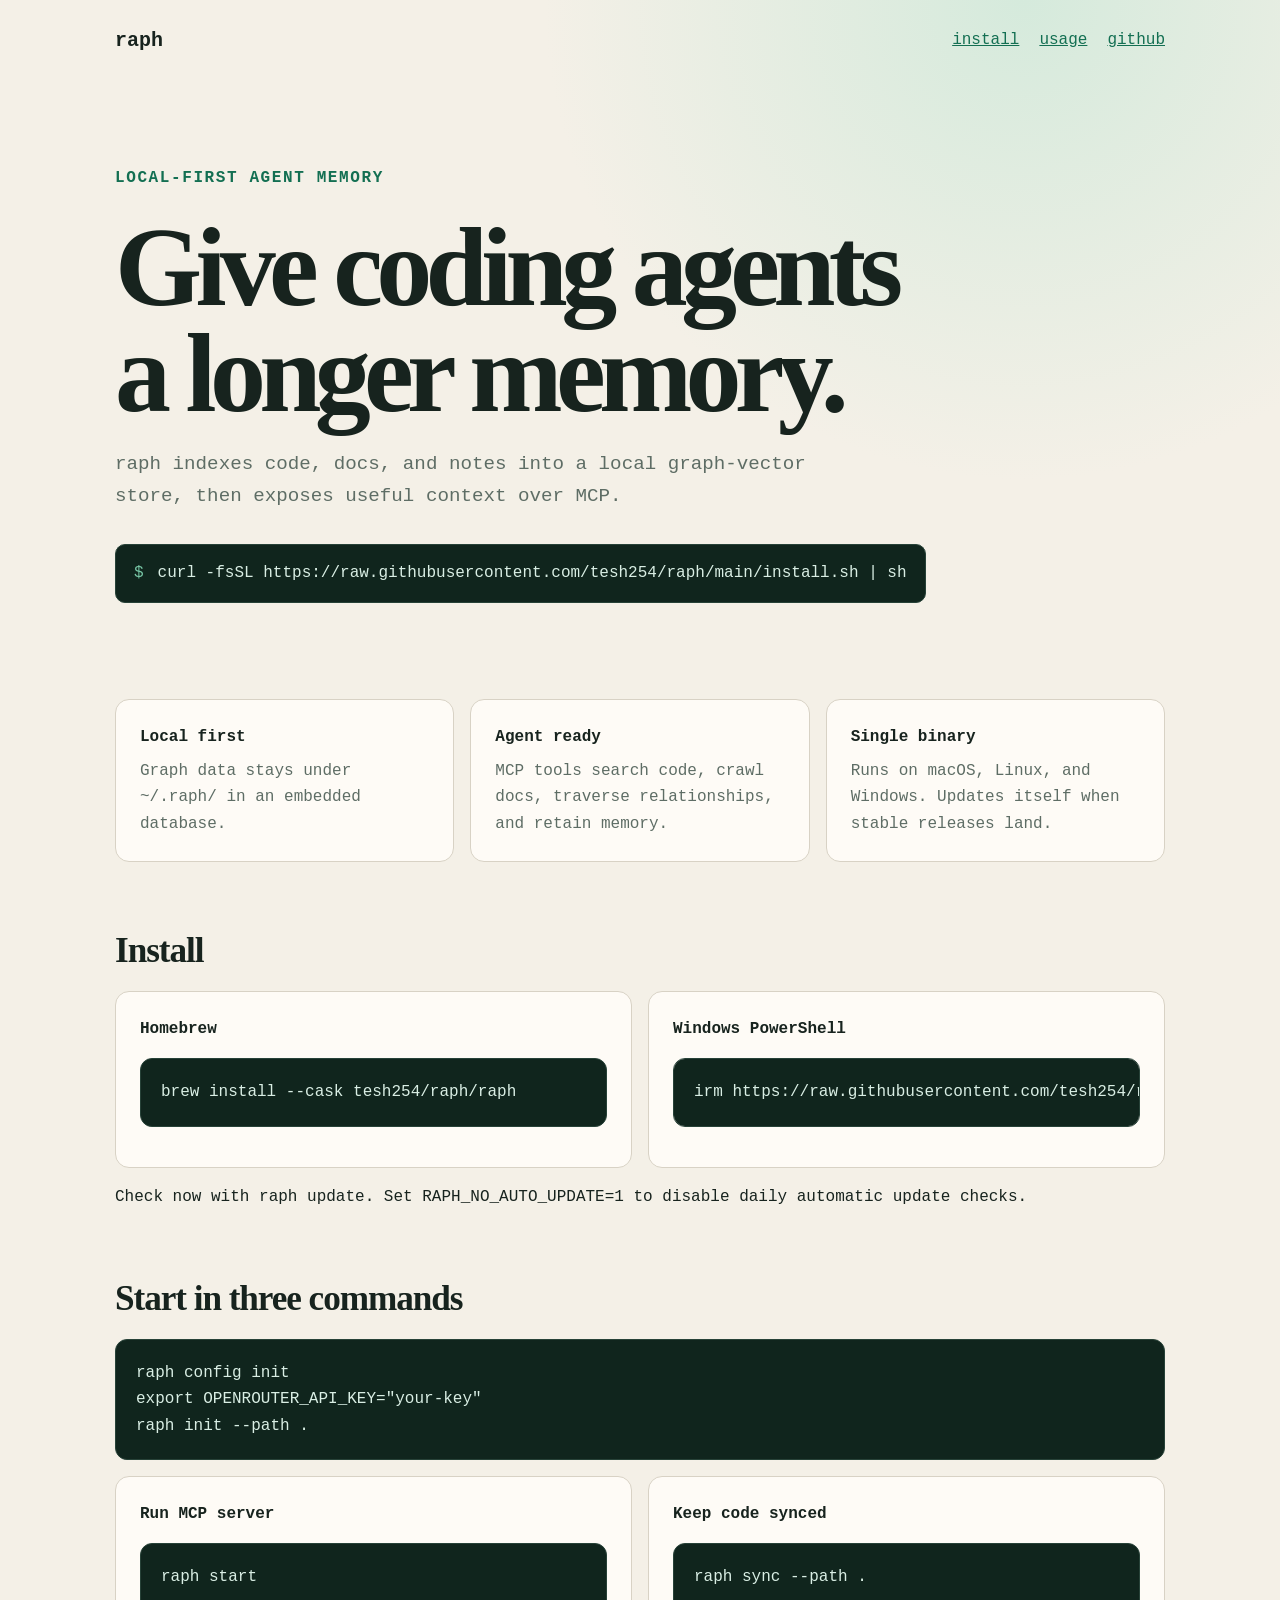
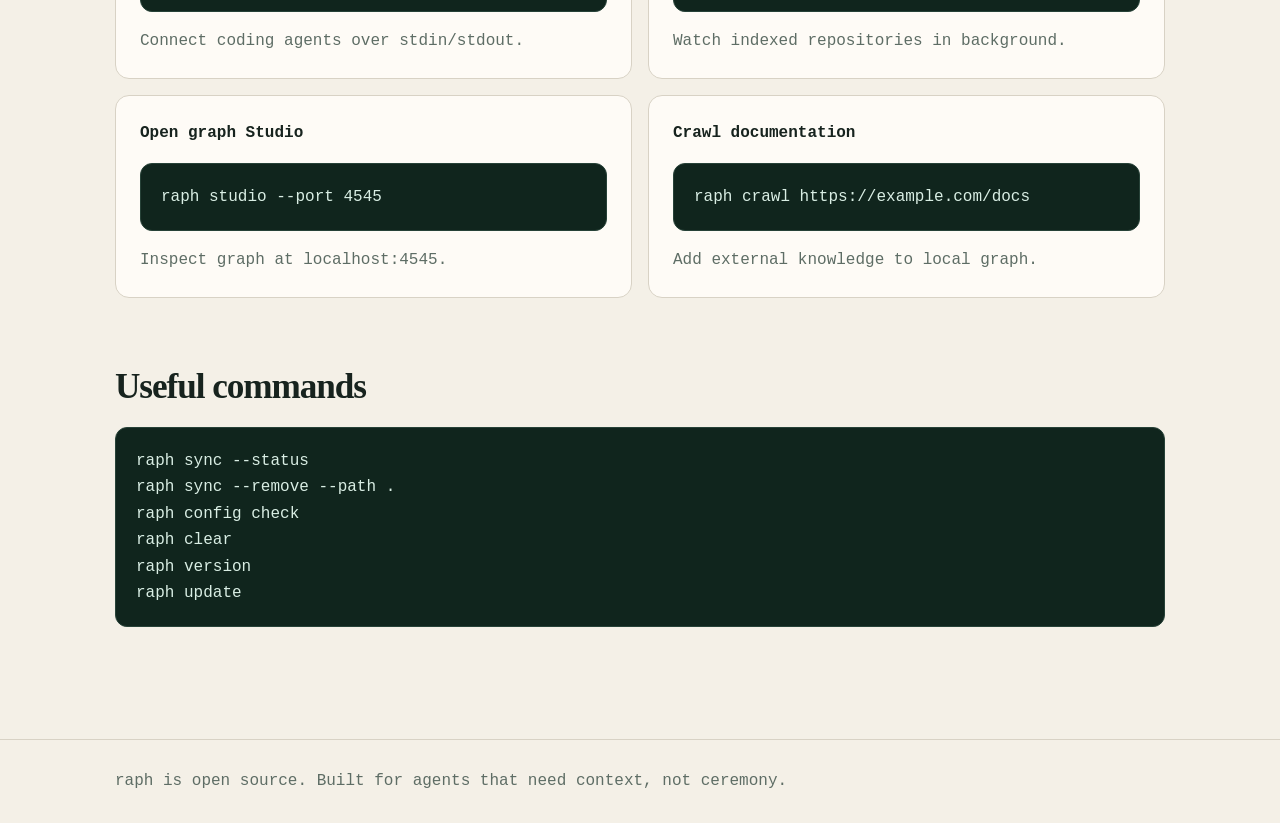
==== docs/index.html @ e7d77591 "feat: add raph CLI and release pipeline" ====
<!doctype html>
<html lang="en">
<head>
  <meta charset="utf-8">
  <meta name="viewport" content="width=device-width, initial-scale=1">
  <meta name="description" content="raph is a local-first graph-vector brain for coding agents.">
  <title>raph | local-first memory for coding agents</title>
  <style>
    :root { --ink:#17231e; --muted:#5e6d65; --paper:#f4f0e7; --card:#fffdf8; --line:#d8d2c5; --accent:#136f52; --dark:#10251d; }
    * { box-sizing:border-box; }
    body { margin:0; color:var(--ink); background:radial-gradient(circle at 80% 0,#d5eadc 0,transparent 30rem),var(--paper); font:16px/1.65 ui-monospace,SFMono-Regular,Menlo,monospace; }
    a { color:var(--accent); }
    .wrap { width:min(1050px,calc(100% - 32px)); margin:auto; }
    nav { display:flex; justify-content:space-between; align-items:center; padding:24px 0; }
    nav strong { font-size:1.25rem; }
    nav div { display:flex; gap:20px; }
    header { padding:84px 0 96px; }
    .eyebrow { color:var(--accent); font-weight:700; letter-spacing:.1em; text-transform:uppercase; }
    h1 { max-width:850px; margin:.2em 0; font:700 clamp(3rem,9vw,7rem)/.95 Georgia,serif; letter-spacing:-.06em; }
    .lead { max-width:720px; color:var(--muted); font-size:1.2rem; }
    .install { display:flex; align-items:center; gap:14px; width:fit-content; max-width:100%; margin-top:32px; padding:15px 18px; overflow:auto; border:1px solid #274238; border-radius:10px; color:#d9eee4; background:var(--dark); }
    .install::before { content:"$"; color:#78c7a6; }
    main { padding-bottom:96px; }
    h2 { margin:70px 0 20px; font:700 2.2rem/1.1 Georgia,serif; letter-spacing:-.03em; }
    .grid { display:grid; grid-template-columns:repeat(3,1fr); gap:16px; }
    .card { padding:24px; border:1px solid var(--line); border-radius:14px; background:color-mix(in srgb,var(--card) 90%,transparent); }
    .grid > *, .steps > * { min-width:0; }
    .card h3 { margin:0 0 8px; font-size:1rem; }
    .card p { margin:0; color:var(--muted); }
    pre { padding:20px; overflow:auto; border:1px solid #274238; border-radius:12px; color:#d9eee4; background:var(--dark); }
    code { font-family:inherit; }
    .steps { display:grid; grid-template-columns:1fr 1fr; gap:16px; }
    footer { padding:28px 0; border-top:1px solid var(--line); color:var(--muted); }
    @media (max-width:760px) { nav div { gap:10px; font-size:.8rem; } header { padding:48px 0 64px; } .grid,.steps { grid-template-columns:1fr; } }
  </style>
</head>
<body>
  <nav class="wrap"><strong>raph</strong><div><a href="#install">install</a><a href="#usage">usage</a><a href="https://github.com/tesh254/raph">github</a></div></nav>
  <header class="wrap">
    <div class="eyebrow">Local-first agent memory</div>
    <h1>Give coding agents a longer memory.</h1>
    <p class="lead">raph indexes code, docs, and notes into a local graph-vector store, then exposes useful context over MCP.</p>
    <div class="install">curl -fsSL https://raw.githubusercontent.com/tesh254/raph/main/install.sh | sh</div>
  </header>
  <main class="wrap">
    <section class="grid">
      <article class="card"><h3>Local first</h3><p>Graph data stays under <code>~/.raph/</code> in an embedded database.</p></article>
      <article class="card"><h3>Agent ready</h3><p>MCP tools search code, crawl docs, traverse relationships, and retain memory.</p></article>
      <article class="card"><h3>Single binary</h3><p>Runs on macOS, Linux, and Windows. Updates itself when stable releases land.</p></article>
    </section>

    <section id="install">
      <h2>Install</h2>
      <div class="steps">
        <article class="card"><h3>Homebrew</h3><pre><code>brew install --cask tesh254/raph/raph</code></pre></article>
        <article class="card"><h3>Windows PowerShell</h3><pre><code>irm https://raw.githubusercontent.com/tesh254/raph/main/install.ps1 | iex</code></pre></article>
      </div>
      <p>Check now with <code>raph update</code>. Set <code>RAPH_NO_AUTO_UPDATE=1</code> to disable daily automatic update checks.</p>
    </section>

    <section id="usage">
      <h2>Start in three commands</h2>
      <pre><code>raph config init
export OPENROUTER_API_KEY="your-key"
raph init --path .</code></pre>
      <div class="steps">
        <article class="card"><h3>Run MCP server</h3><pre><code>raph start</code></pre><p>Connect coding agents over stdin/stdout.</p></article>
        <article class="card"><h3>Keep code synced</h3><pre><code>raph sync --path .</code></pre><p>Watch indexed repositories in background.</p></article>
        <article class="card"><h3>Open graph Studio</h3><pre><code>raph studio --port 4545</code></pre><p>Inspect graph at <code>localhost:4545</code>.</p></article>
        <article class="card"><h3>Crawl documentation</h3><pre><code>raph crawl https://example.com/docs</code></pre><p>Add external knowledge to local graph.</p></article>
      </div>
    </section>

    <section>
      <h2>Useful commands</h2>
      <pre><code>raph sync --status
raph sync --remove --path .
raph config check
raph clear
raph version
raph update</code></pre>
    </section>
  </main>
  <footer><div class="wrap">raph is open source. Built for agents that need context, not ceremony.</div></footer>
</body>
</html>
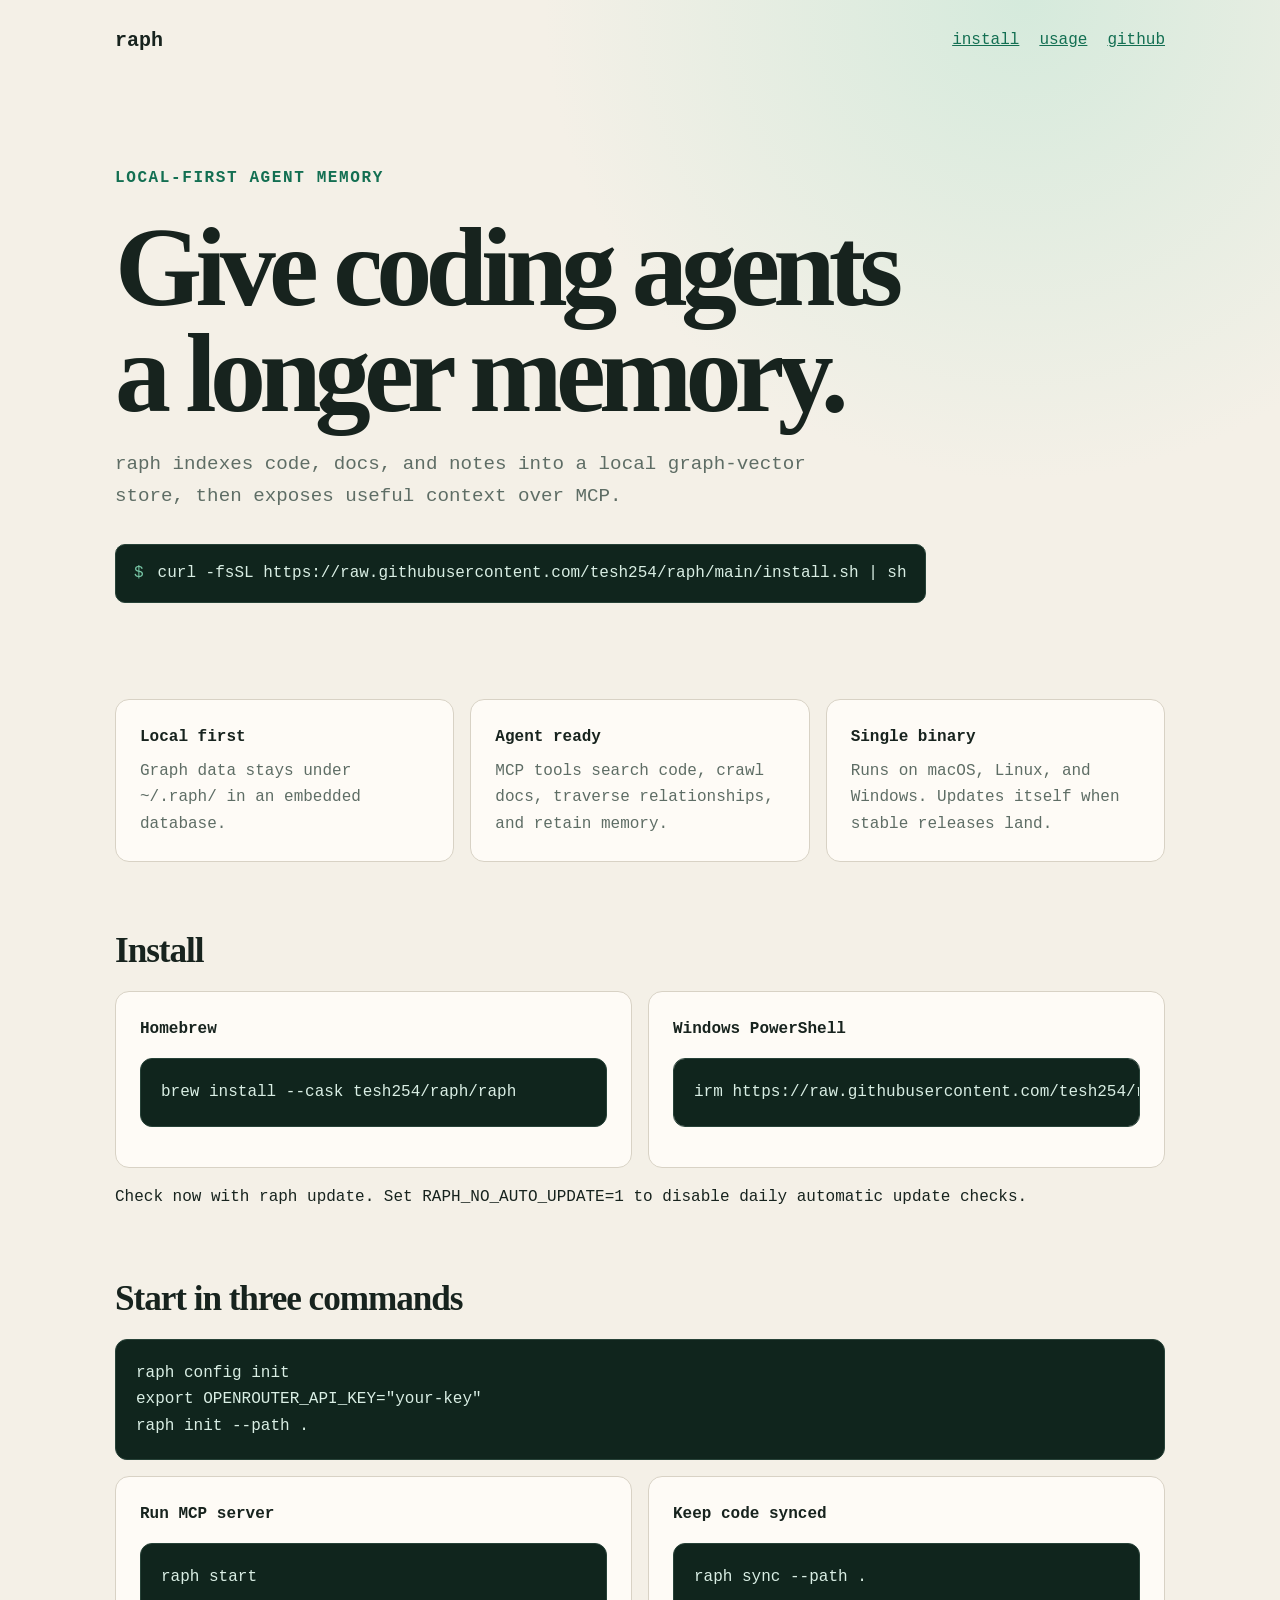
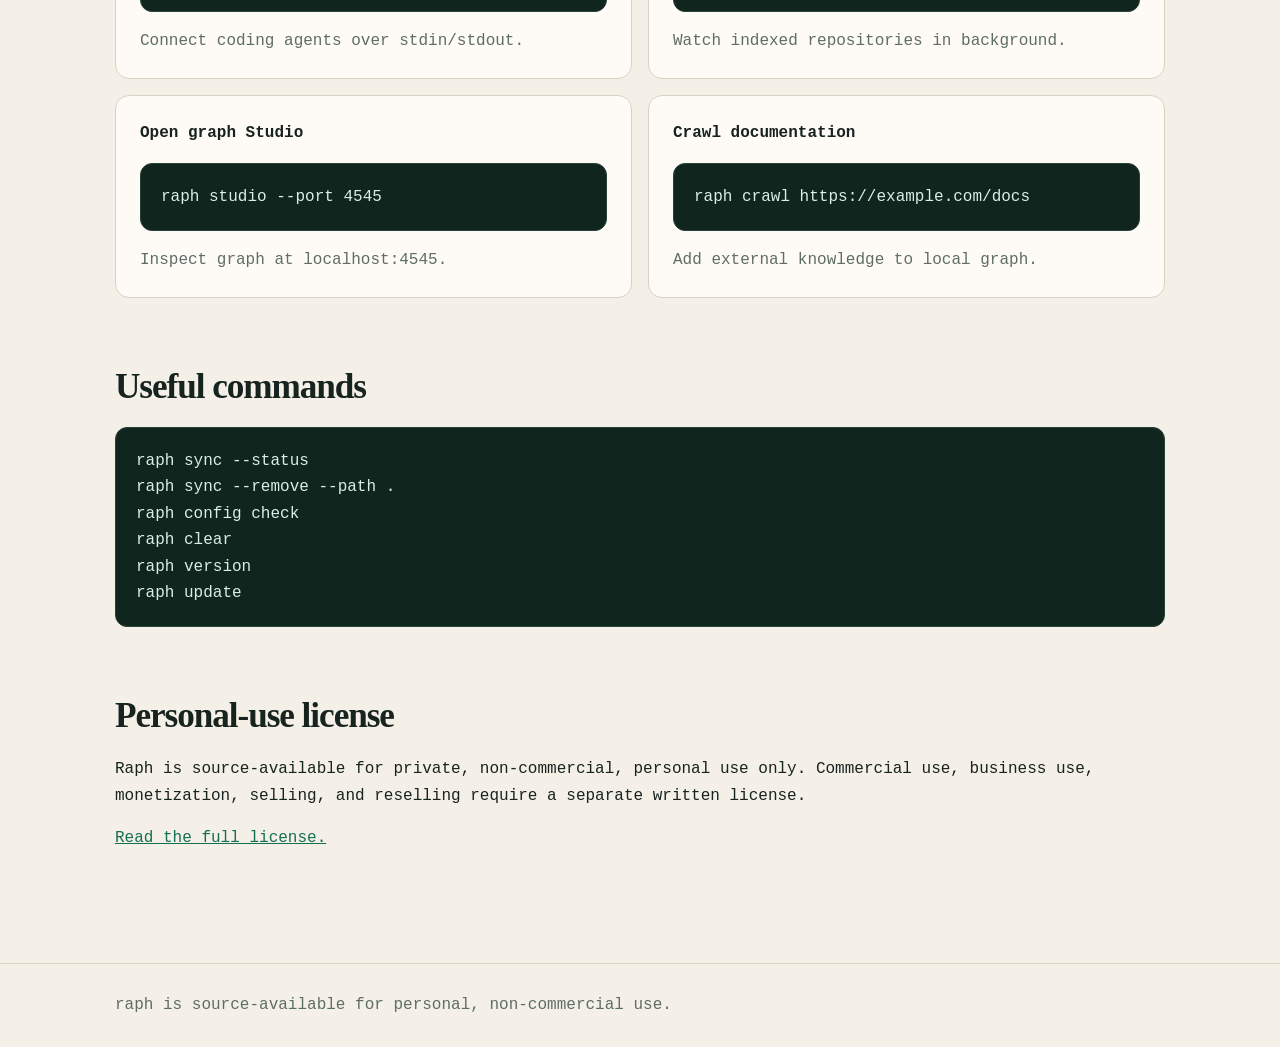
==== commit 1976d73e: "docs: add personal-use license" ====
--- a/docs/index.html
+++ b/docs/index.html
@@ -80,7 +80,13 @@
 raph version
 raph update</code></pre>
     </section>
+
+    <section>
+      <h2>Personal-use license</h2>
+      <p>Raph is source-available for private, non-commercial, personal use only. Commercial use, business use, monetization, selling, and reselling require a separate written license.</p>
+      <p><a href="https://github.com/tesh254/raph/blob/main/LICENSE">Read the full license.</a></p>
+    </section>
   </main>
-  <footer><div class="wrap">raph is open source. Built for agents that need context, not ceremony.</div></footer>
+  <footer><div class="wrap">raph is source-available for personal, non-commercial use.</div></footer>
 </body>
 </html>
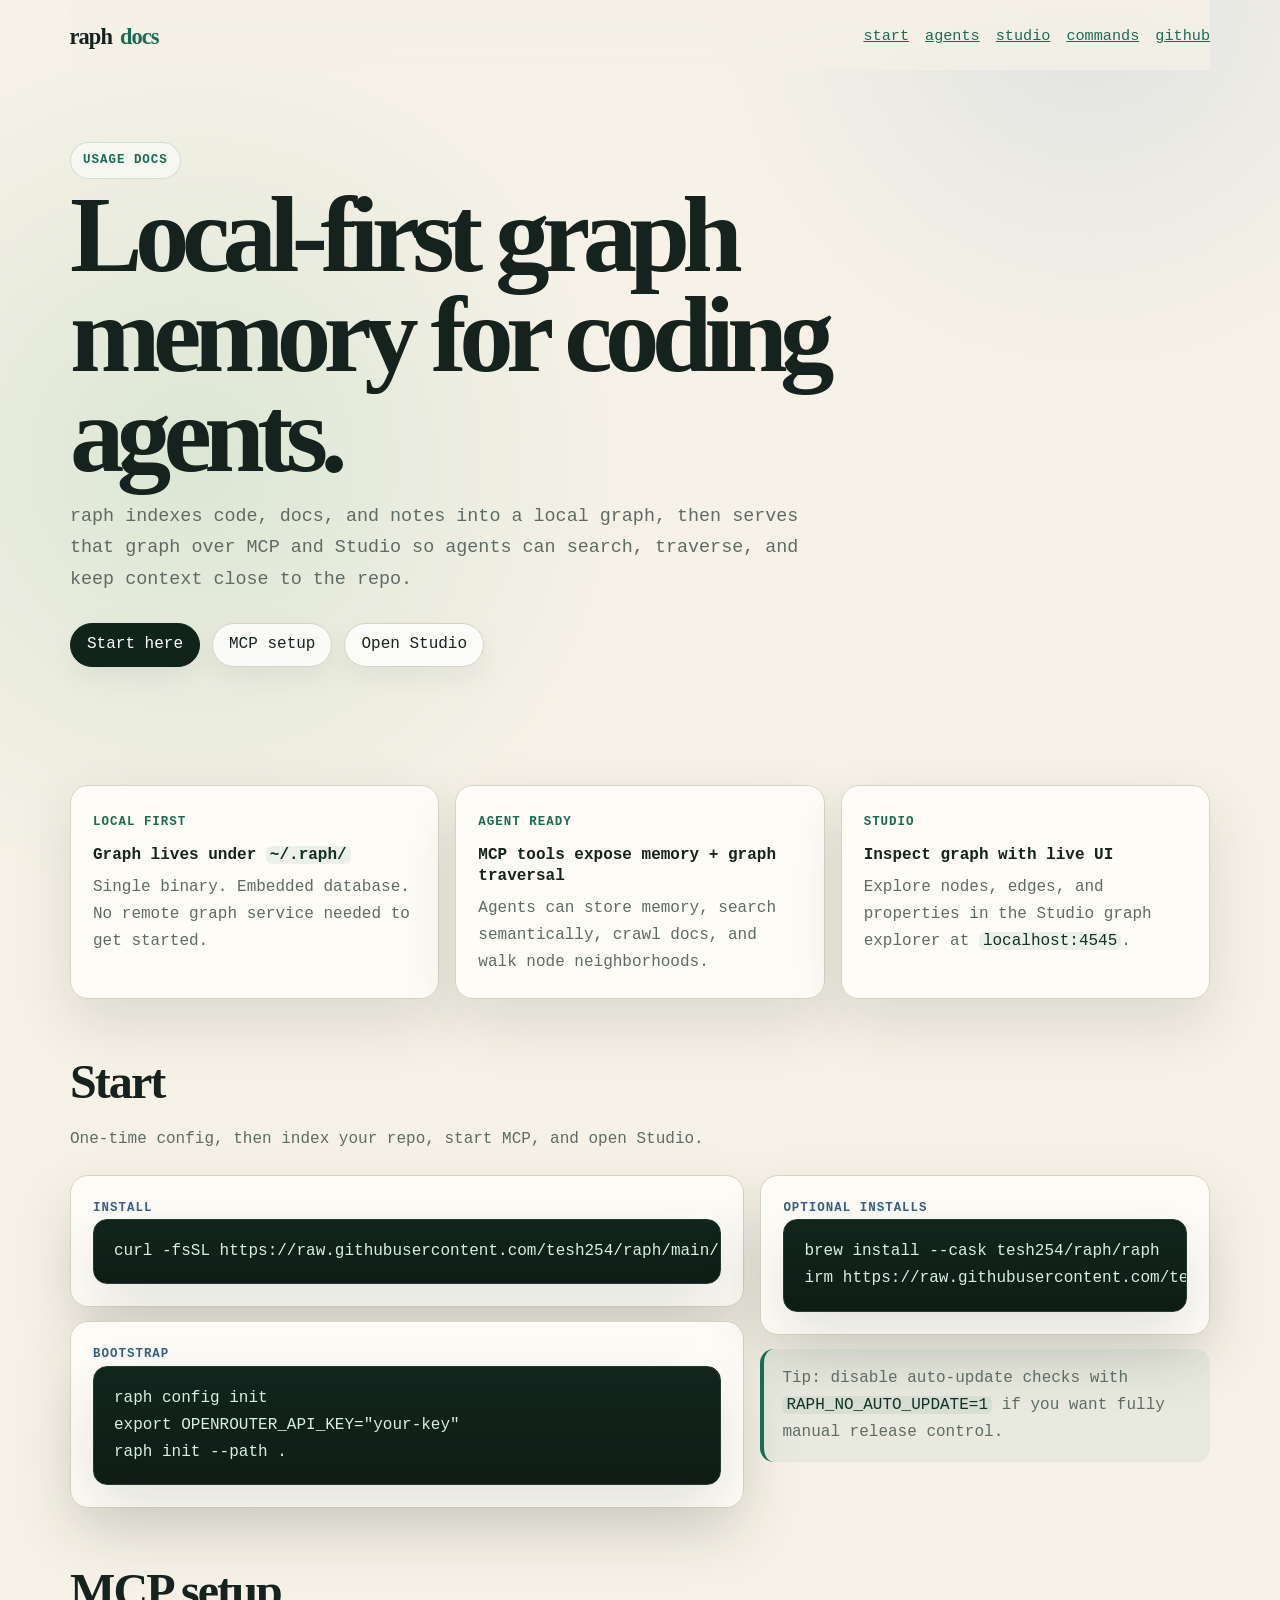
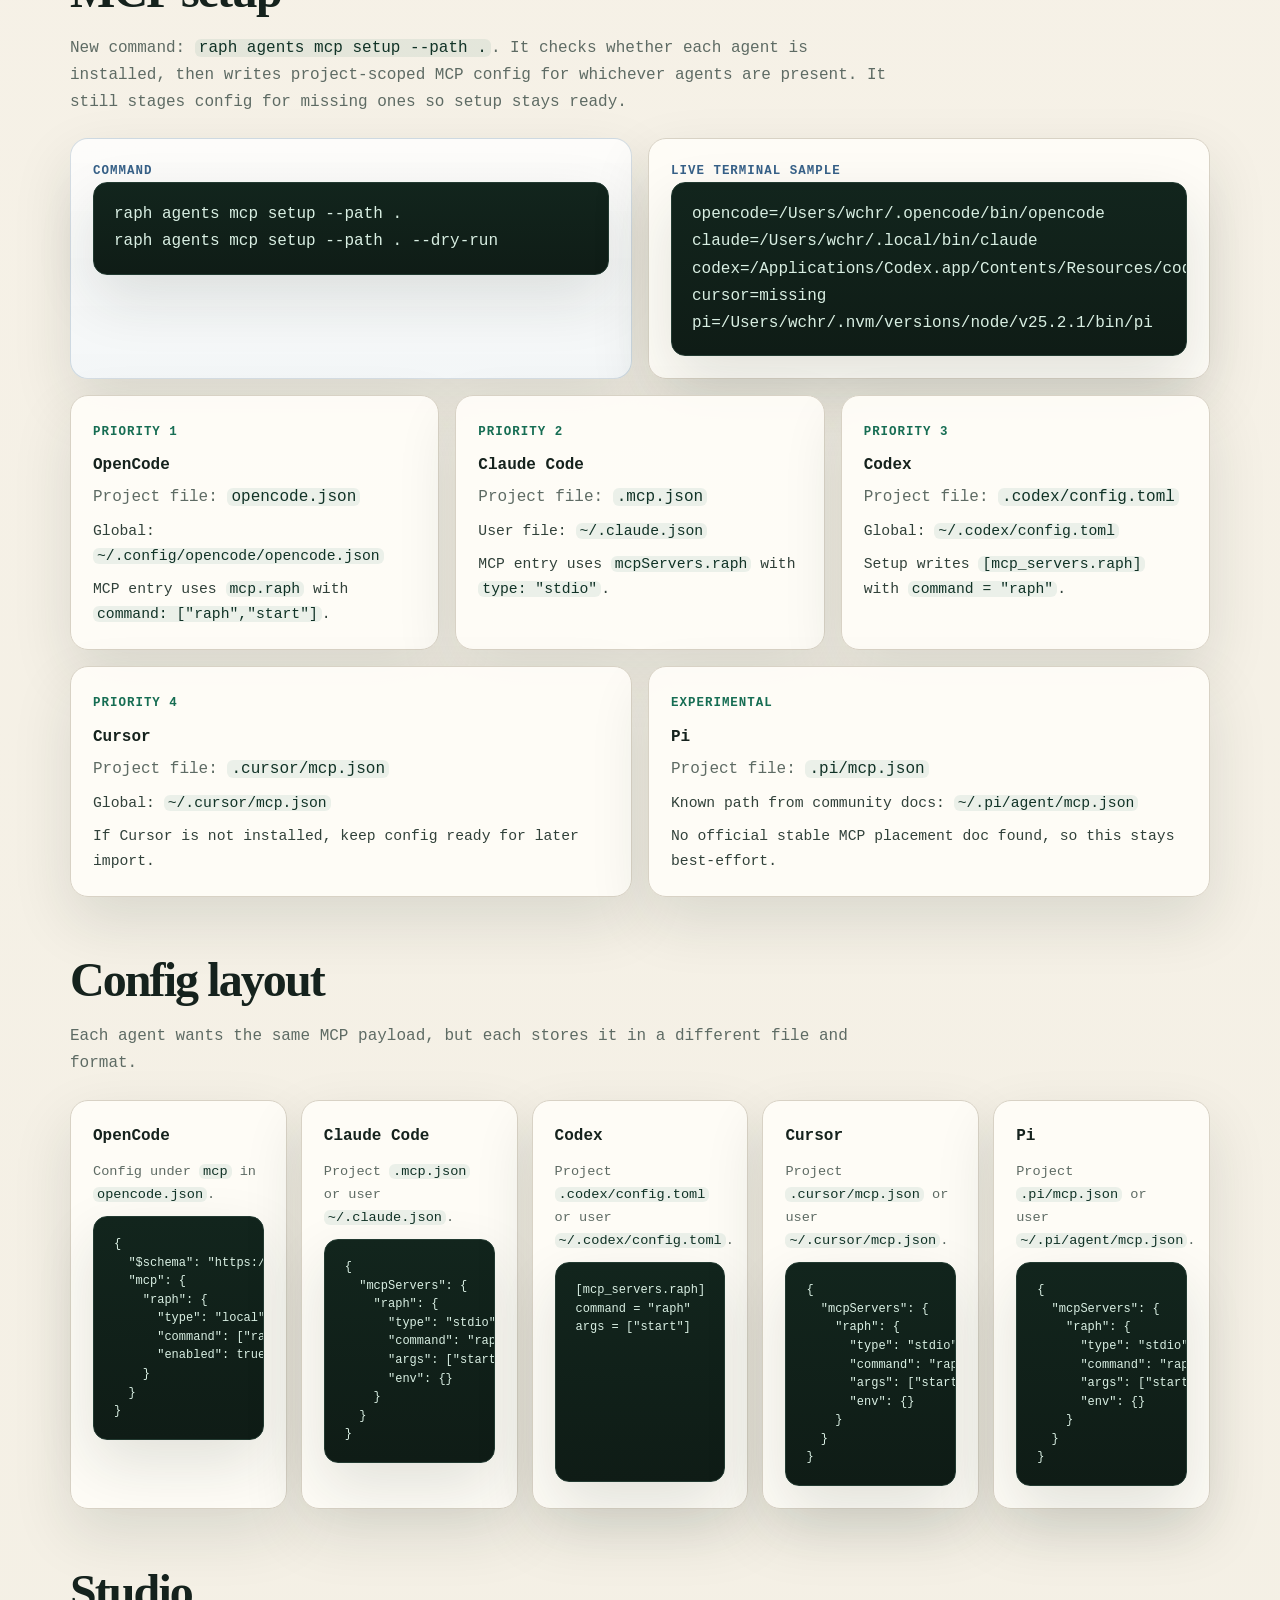
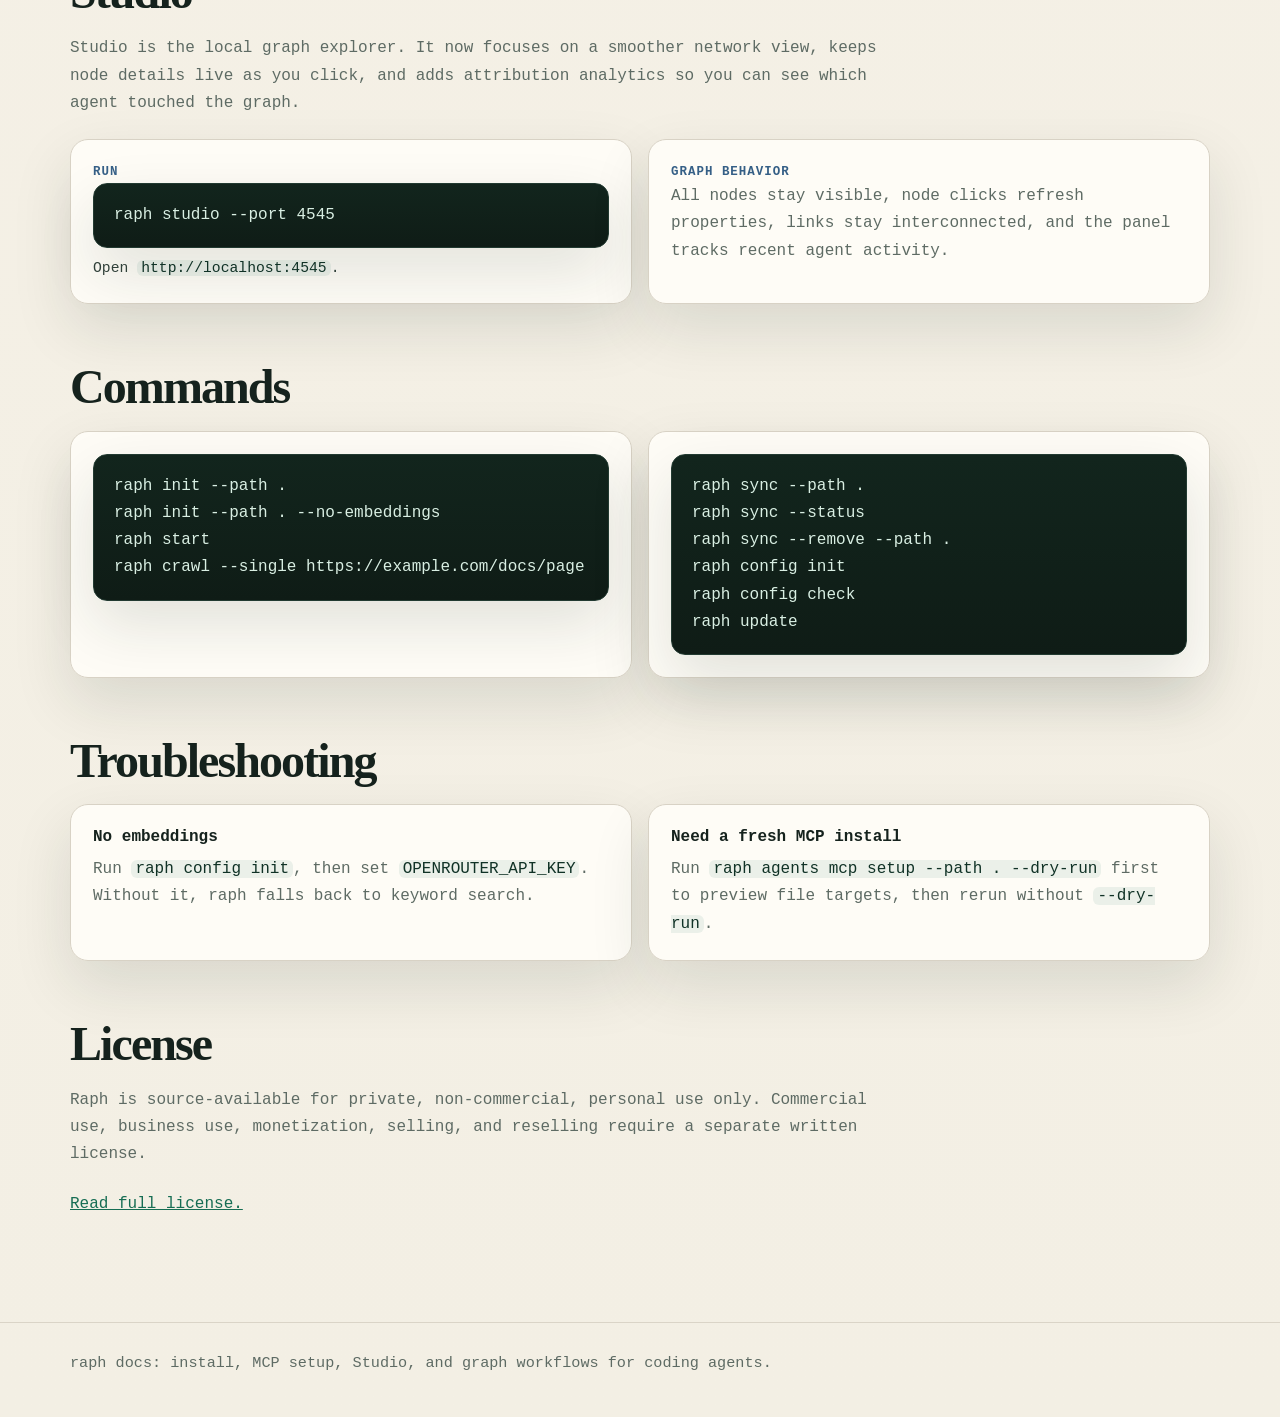
==== commit a58588c5: "feat: add agent MCP setup and studio analytics" ====
--- a/docs/index.html
+++ b/docs/index.html
@@ -3,90 +3,565 @@
 <head>
   <meta charset="utf-8">
   <meta name="viewport" content="width=device-width, initial-scale=1">
-  <meta name="description" content="raph is a local-first graph-vector brain for coding agents.">
-  <title>raph | local-first memory for coding agents</title>
+  <meta name="description" content="raph usage docs for coding-agent MCP setup and graph Studio.">
+  <title>raph | usage docs</title>
   <style>
-    :root { --ink:#17231e; --muted:#5e6d65; --paper:#f4f0e7; --card:#fffdf8; --line:#d8d2c5; --accent:#136f52; --dark:#10251d; }
-    * { box-sizing:border-box; }
-    body { margin:0; color:var(--ink); background:radial-gradient(circle at 80% 0,#d5eadc 0,transparent 30rem),var(--paper); font:16px/1.65 ui-monospace,SFMono-Regular,Menlo,monospace; }
-    a { color:var(--accent); }
-    .wrap { width:min(1050px,calc(100% - 32px)); margin:auto; }
-    nav { display:flex; justify-content:space-between; align-items:center; padding:24px 0; }
-    nav strong { font-size:1.25rem; }
-    nav div { display:flex; gap:20px; }
-    header { padding:84px 0 96px; }
-    .eyebrow { color:var(--accent); font-weight:700; letter-spacing:.1em; text-transform:uppercase; }
-    h1 { max-width:850px; margin:.2em 0; font:700 clamp(3rem,9vw,7rem)/.95 Georgia,serif; letter-spacing:-.06em; }
-    .lead { max-width:720px; color:var(--muted); font-size:1.2rem; }
-    .install { display:flex; align-items:center; gap:14px; width:fit-content; max-width:100%; margin-top:32px; padding:15px 18px; overflow:auto; border:1px solid #274238; border-radius:10px; color:#d9eee4; background:var(--dark); }
-    .install::before { content:"$"; color:#78c7a6; }
-    main { padding-bottom:96px; }
-    h2 { margin:70px 0 20px; font:700 2.2rem/1.1 Georgia,serif; letter-spacing:-.03em; }
-    .grid { display:grid; grid-template-columns:repeat(3,1fr); gap:16px; }
-    .card { padding:24px; border:1px solid var(--line); border-radius:14px; background:color-mix(in srgb,var(--card) 90%,transparent); }
-    .grid > *, .steps > * { min-width:0; }
-    .card h3 { margin:0 0 8px; font-size:1rem; }
-    .card p { margin:0; color:var(--muted); }
-    pre { padding:20px; overflow:auto; border:1px solid #274238; border-radius:12px; color:#d9eee4; background:var(--dark); }
-    code { font-family:inherit; }
-    .steps { display:grid; grid-template-columns:1fr 1fr; gap:16px; }
-    footer { padding:28px 0; border-top:1px solid var(--line); color:var(--muted); }
-    @media (max-width:760px) { nav div { gap:10px; font-size:.8rem; } header { padding:48px 0 64px; } .grid,.steps { grid-template-columns:1fr; } }
+    :root {
+      --ink: #15221d;
+      --muted: #5e6b64;
+      --paper: #f4f0e6;
+      --card: rgba(255, 253, 248, 0.94);
+      --line: #d8d2c5;
+      --accent: #166d53;
+      --accent-2: #355f86;
+      --dark: #11241c;
+      --shadow: 0 24px 60px rgba(24, 38, 32, 0.12);
+    }
+    * { box-sizing: border-box; }
+    html { scroll-behavior: smooth; }
+    body {
+      margin: 0;
+      color: var(--ink);
+      background:
+        radial-gradient(circle at 15% 10%, rgba(122, 189, 144, 0.22), transparent 28rem),
+        radial-gradient(circle at 85% 0%, rgba(108, 149, 194, 0.16), transparent 24rem),
+        linear-gradient(180deg, #f7f2e8 0%, #f3efe4 100%);
+      font: 16px/1.7 ui-monospace, SFMono-Regular, Menlo, monospace;
+    }
+    a { color: var(--accent); }
+    code {
+      padding: 0 .25rem;
+      border-radius: 6px;
+      background: rgba(22, 109, 83, 0.08);
+      color: #103226;
+    }
+    pre {
+      margin: 0;
+      padding: 18px 20px;
+      overflow: auto;
+      border: 1px solid #223a31;
+      border-radius: 14px;
+      background: linear-gradient(180deg, #12251d 0%, #0f1c16 100%);
+      color: #d9efe3;
+      box-shadow: var(--shadow);
+    }
+    pre code {
+      padding: 0;
+      background: transparent;
+      color: inherit;
+    }
+    .wrap {
+      width: min(1140px, calc(100% - 32px));
+      margin: 0 auto;
+    }
+    nav {
+      position: sticky;
+      top: 0;
+      z-index: 20;
+      display: flex;
+      justify-content: space-between;
+      align-items: center;
+      gap: 18px;
+      padding: 18px 0 14px;
+      background: linear-gradient(180deg, rgba(244, 240, 230, 0.96) 0%, rgba(244, 240, 230, 0.74) 100%);
+      backdrop-filter: blur(14px);
+    }
+    .brand {
+      display: flex;
+      align-items: baseline;
+      gap: 8px;
+      font-family: Georgia, serif;
+      font-size: 1.4rem;
+      font-weight: 700;
+      letter-spacing: -0.04em;
+    }
+    .brand span { color: var(--accent); }
+    .nav-links {
+      display: flex;
+      gap: 16px;
+      flex-wrap: wrap;
+      justify-content: flex-end;
+      color: var(--muted);
+      font-size: .95rem;
+    }
+    .hero {
+      padding: 72px 0 44px;
+    }
+    .eyebrow {
+      display: inline-flex;
+      align-items: center;
+      gap: 8px;
+      border: 1px solid rgba(22, 109, 83, 0.18);
+      border-radius: 999px;
+      padding: 7px 12px;
+      color: var(--accent);
+      background: rgba(255,255,255,.5);
+      font-weight: 700;
+      letter-spacing: .08em;
+      text-transform: uppercase;
+      font-size: .78rem;
+    }
+    h1 {
+      margin: .35rem 0 1rem;
+      max-width: 920px;
+      font-family: Georgia, serif;
+      font-size: clamp(3.1rem, 8.5vw, 7rem);
+      line-height: .92;
+      letter-spacing: -0.07em;
+    }
+    .lead {
+      max-width: 760px;
+      margin: 0;
+      color: var(--muted);
+      font-size: 1.15rem;
+    }
+    .cta-row {
+      display: flex;
+      flex-wrap: wrap;
+      gap: 12px;
+      margin-top: 28px;
+    }
+    .button {
+      display: inline-flex;
+      align-items: center;
+      gap: 10px;
+      min-height: 44px;
+      padding: 0 16px;
+      border-radius: 999px;
+      border: 1px solid var(--line);
+      background: rgba(255,255,255,.8);
+      color: var(--ink);
+      text-decoration: none;
+      box-shadow: 0 10px 28px rgba(21, 34, 29, 0.06);
+    }
+    .button.primary {
+      border-color: var(--dark);
+      background: var(--dark);
+      color: #fff;
+    }
+    main {
+      padding: 16px 0 88px;
+    }
+    section {
+      margin-top: 58px;
+    }
+    h2 {
+      margin: 0 0 18px;
+      font-family: Georgia, serif;
+      font-size: clamp(2rem, 4.1vw, 3rem);
+      line-height: 1.05;
+      letter-spacing: -0.04em;
+    }
+    .subhead {
+      margin: 0 0 22px;
+      max-width: 820px;
+      color: var(--muted);
+    }
+    .grid {
+      display: grid;
+      gap: 16px;
+    }
+    .grid.cols-3 { grid-template-columns: repeat(3, minmax(0, 1fr)); }
+    .grid.cols-2 { grid-template-columns: repeat(2, minmax(0, 1fr)); }
+    .card {
+      padding: 22px;
+      border: 1px solid var(--line);
+      border-radius: 18px;
+      background: var(--card);
+      box-shadow: var(--shadow);
+      min-width: 0;
+    }
+    .card h3 {
+      margin: 0 0 8px;
+      font-size: 1rem;
+      line-height: 1.3;
+    }
+    .card p {
+      margin: 0;
+      color: var(--muted);
+    }
+    .card .label {
+      display: inline-flex;
+      align-items: center;
+      gap: 7px;
+      margin-bottom: 12px;
+      color: var(--accent);
+      font-size: .78rem;
+      font-weight: 700;
+      text-transform: uppercase;
+      letter-spacing: .08em;
+    }
+    .callout {
+      border: 1px solid rgba(53, 95, 134, 0.2);
+      background: linear-gradient(180deg, rgba(255,255,255,.78), rgba(243, 248, 252, .8));
+    }
+    .split {
+      display: grid;
+      grid-template-columns: 1.2fr .8fr;
+      gap: 16px;
+      align-items: start;
+    }
+    .terminal {
+      border-radius: 18px;
+      overflow: hidden;
+      border: 1px solid rgba(17, 36, 28, 0.16);
+      box-shadow: var(--shadow);
+    }
+    .terminal-head {
+      display: flex;
+      align-items: center;
+      gap: 8px;
+      padding: 12px 16px;
+      background: #0f1c16;
+      color: #8dc9ae;
+      border-bottom: 1px solid rgba(255,255,255,0.06);
+      font-size: .82rem;
+      text-transform: uppercase;
+      letter-spacing: .08em;
+    }
+    .dots { display: flex; gap: 6px; margin-right: 10px; }
+    .dots span {
+      width: 10px; height: 10px; border-radius: 999px;
+      background: rgba(255,255,255,0.26);
+    }
+    .terminal-body {
+      padding: 0;
+    }
+    .terminal-body pre {
+      border: 0;
+      border-radius: 0;
+      box-shadow: none;
+    }
+    .matrix {
+      display: grid;
+      grid-template-columns: repeat(5, minmax(0, 1fr));
+      gap: 14px;
+    }
+    .agent {
+      display: flex;
+      flex-direction: column;
+      gap: 10px;
+      min-width: 0;
+    }
+    .agent strong {
+      display: block;
+      font-size: 1rem;
+    }
+    .agent small {
+      color: var(--muted);
+      font-size: .85rem;
+    }
+    .agent pre {
+      min-height: 220px;
+      font-size: 12px;
+      line-height: 1.55;
+    }
+    .stack {
+      display: grid;
+      gap: 14px;
+    }
+    .kicker {
+      color: var(--accent-2);
+      font-weight: 700;
+      letter-spacing: .08em;
+      text-transform: uppercase;
+      font-size: .78rem;
+    }
+    .path {
+      display: block;
+      margin-top: 8px;
+      color: #31413a;
+      font-size: .92rem;
+      word-break: break-word;
+    }
+    .note {
+      padding: 16px 18px;
+      border-left: 4px solid var(--accent);
+      background: rgba(22, 109, 83, 0.06);
+      border-radius: 14px;
+      color: var(--muted);
+    }
+    footer {
+      padding: 28px 0 40px;
+      border-top: 1px solid rgba(216, 210, 197, 0.9);
+      color: var(--muted);
+      font-size: .95rem;
+    }
+    @media (max-width: 980px) {
+      .grid.cols-3, .grid.cols-2, .split, .matrix { grid-template-columns: 1fr; }
+      nav { position: static; flex-direction: column; align-items: flex-start; }
+      .nav-links { justify-content: flex-start; }
+      .hero { padding-top: 38px; }
+    }
   </style>
 </head>
 <body>
-  <nav class="wrap"><strong>raph</strong><div><a href="#install">install</a><a href="#usage">usage</a><a href="https://github.com/tesh254/raph">github</a></div></nav>
-  <header class="wrap">
-    <div class="eyebrow">Local-first agent memory</div>
-    <h1>Give coding agents a longer memory.</h1>
-    <p class="lead">raph indexes code, docs, and notes into a local graph-vector store, then exposes useful context over MCP.</p>
-    <div class="install">curl -fsSL https://raw.githubusercontent.com/tesh254/raph/main/install.sh | sh</div>
+  <nav class="wrap">
+    <div class="brand">raph<span>docs</span></div>
+    <div class="nav-links">
+      <a href="#start">start</a>
+      <a href="#agents">agents</a>
+      <a href="#studio">studio</a>
+      <a href="#commands">commands</a>
+      <a href="https://github.com/tesh254/raph">github</a>
+    </div>
+  </nav>
+
+  <header class="wrap hero">
+    <div class="eyebrow">Usage docs</div>
+    <h1>Local-first graph memory for coding agents.</h1>
+    <p class="lead">
+      raph indexes code, docs, and notes into a local graph, then serves that graph over MCP and Studio so agents can search, traverse, and keep context close to the repo.
+    </p>
+    <div class="cta-row">
+      <a class="button primary" href="#start">Start here</a>
+      <a class="button" href="#agents">MCP setup</a>
+      <a class="button" href="#studio">Open Studio</a>
+    </div>
   </header>
+
   <main class="wrap">
-    <section class="grid">
-      <article class="card"><h3>Local first</h3><p>Graph data stays under <code>~/.raph/</code> in an embedded database.</p></article>
-      <article class="card"><h3>Agent ready</h3><p>MCP tools search code, crawl docs, traverse relationships, and retain memory.</p></article>
-      <article class="card"><h3>Single binary</h3><p>Runs on macOS, Linux, and Windows. Updates itself when stable releases land.</p></article>
-    </section>
-
-    <section id="install">
-      <h2>Install</h2>
-      <div class="steps">
-        <article class="card"><h3>Homebrew</h3><pre><code>brew install --cask tesh254/raph/raph</code></pre></article>
-        <article class="card"><h3>Windows PowerShell</h3><pre><code>irm https://raw.githubusercontent.com/tesh254/raph/main/install.ps1 | iex</code></pre></article>
-      </div>
-      <p>Check now with <code>raph update</code>. Set <code>RAPH_NO_AUTO_UPDATE=1</code> to disable daily automatic update checks.</p>
-    </section>
-
-    <section id="usage">
-      <h2>Start in three commands</h2>
-      <pre><code>raph config init
+    <section class="grid cols-3">
+      <article class="card">
+        <div class="label">local first</div>
+        <h3>Graph lives under <code>~/.raph/</code></h3>
+        <p>Single binary. Embedded database. No remote graph service needed to get started.</p>
+      </article>
+      <article class="card">
+        <div class="label">agent ready</div>
+        <h3>MCP tools expose memory + graph traversal</h3>
+        <p>Agents can store memory, search semantically, crawl docs, and walk node neighborhoods.</p>
+      </article>
+      <article class="card">
+        <div class="label">studio</div>
+        <h3>Inspect graph with live UI</h3>
+        <p>Explore nodes, edges, and properties in the Studio graph explorer at <code>localhost:4545</code>.</p>
+      </article>
+    </section>
+
+    <section id="start">
+      <h2>Start</h2>
+      <p class="subhead">One-time config, then index your repo, start MCP, and open Studio.</p>
+      <div class="split">
+        <div class="stack">
+          <div class="card">
+            <div class="kicker">Install</div>
+            <pre><code>curl -fsSL https://raw.githubusercontent.com/tesh254/raph/main/install.sh | sh</code></pre>
+          </div>
+          <div class="card">
+            <div class="kicker">Bootstrap</div>
+            <pre><code>raph config init
 export OPENROUTER_API_KEY="your-key"
 raph init --path .</code></pre>
-      <div class="steps">
-        <article class="card"><h3>Run MCP server</h3><pre><code>raph start</code></pre><p>Connect coding agents over stdin/stdout.</p></article>
-        <article class="card"><h3>Keep code synced</h3><pre><code>raph sync --path .</code></pre><p>Watch indexed repositories in background.</p></article>
-        <article class="card"><h3>Open graph Studio</h3><pre><code>raph studio --port 4545</code></pre><p>Inspect graph at <code>localhost:4545</code>.</p></article>
-        <article class="card"><h3>Crawl documentation</h3><pre><code>raph crawl https://example.com/docs</code></pre><p>Add external knowledge to local graph.</p></article>
+          </div>
+        </div>
+        <div class="stack">
+          <div class="card">
+            <div class="kicker">Optional installs</div>
+            <pre><code>brew install --cask tesh254/raph/raph
+irm https://raw.githubusercontent.com/tesh254/raph/main/install.ps1 | iex</code></pre>
+          </div>
+          <div class="note">
+            Tip: disable auto-update checks with <code>RAPH_NO_AUTO_UPDATE=1</code> if you want fully manual release control.
+          </div>
+        </div>
+      </div>
+    </section>
+
+    <section id="agents">
+      <h2>MCP setup</h2>
+      <p class="subhead">
+        New command: <code>raph agents mcp setup --path .</code>. It checks whether each agent is installed, then writes project-scoped MCP config for whichever agents are present. It still stages config for missing ones so setup stays ready.
+      </p>
+      <div class="grid cols-2">
+        <article class="card callout">
+          <div class="kicker">Command</div>
+          <pre><code>raph agents mcp setup --path .
+raph agents mcp setup --path . --dry-run</code></pre>
+        </article>
+        <article class="card">
+          <div class="kicker">Live terminal sample</div>
+          <pre><code>opencode=/Users/wchr/.opencode/bin/opencode
+claude=/Users/wchr/.local/bin/claude
+codex=/Applications/Codex.app/Contents/Resources/codex
+cursor=missing
+pi=/Users/wchr/.nvm/versions/node/v25.2.1/bin/pi</code></pre>
+        </article>
+      </div>
+      <div class="grid cols-3" style="margin-top:16px">
+        <article class="card">
+          <div class="label">priority 1</div>
+          <h3>OpenCode</h3>
+          <p>Project file: <code>opencode.json</code></p>
+          <span class="path">Global: <code>~/.config/opencode/opencode.json</code></span>
+          <span class="path">MCP entry uses <code>mcp.raph</code> with <code>command: ["raph","start"]</code>.</span>
+        </article>
+        <article class="card">
+          <div class="label">priority 2</div>
+          <h3>Claude Code</h3>
+          <p>Project file: <code>.mcp.json</code></p>
+          <span class="path">User file: <code>~/.claude.json</code></span>
+          <span class="path">MCP entry uses <code>mcpServers.raph</code> with <code>type: "stdio"</code>.</span>
+        </article>
+        <article class="card">
+          <div class="label">priority 3</div>
+          <h3>Codex</h3>
+          <p>Project file: <code>.codex/config.toml</code></p>
+          <span class="path">Global: <code>~/.codex/config.toml</code></span>
+          <span class="path">Setup writes <code>[mcp_servers.raph]</code> with <code>command = "raph"</code>.</span>
+        </article>
+      </div>
+      <div class="grid cols-2" style="margin-top:16px">
+        <article class="card">
+          <div class="label">priority 4</div>
+          <h3>Cursor</h3>
+          <p>Project file: <code>.cursor/mcp.json</code></p>
+          <span class="path">Global: <code>~/.cursor/mcp.json</code></span>
+          <span class="path">If Cursor is not installed, keep config ready for later import.</span>
+        </article>
+        <article class="card">
+          <div class="label">experimental</div>
+          <h3>Pi</h3>
+          <p>Project file: <code>.pi/mcp.json</code></p>
+          <span class="path">Known path from community docs: <code>~/.pi/agent/mcp.json</code></span>
+          <span class="path">No official stable MCP placement doc found, so this stays best-effort.</span>
+        </article>
       </div>
     </section>
 
     <section>
-      <h2>Useful commands</h2>
-      <pre><code>raph sync --status
+      <h2>Config layout</h2>
+      <p class="subhead">Each agent wants the same MCP payload, but each stores it in a different file and format.</p>
+      <div class="matrix">
+        <article class="card agent">
+          <strong>OpenCode</strong>
+          <small>Config under <code>mcp</code> in <code>opencode.json</code>.</small>
+          <pre><code>{
+  "$schema": "https://opencode.ai/config.json",
+  "mcp": {
+    "raph": {
+      "type": "local",
+      "command": ["raph", "start"],
+      "enabled": true
+    }
+  }
+}</code></pre>
+        </article>
+        <article class="card agent">
+          <strong>Claude Code</strong>
+          <small>Project <code>.mcp.json</code> or user <code>~/.claude.json</code>.</small>
+          <pre><code>{
+  "mcpServers": {
+    "raph": {
+      "type": "stdio",
+      "command": "raph",
+      "args": ["start"],
+      "env": {}
+    }
+  }
+}</code></pre>
+        </article>
+        <article class="card agent">
+          <strong>Codex</strong>
+          <small>Project <code>.codex/config.toml</code> or user <code>~/.codex/config.toml</code>.</small>
+          <pre><code>[mcp_servers.raph]
+command = "raph"
+args = ["start"]</code></pre>
+        </article>
+        <article class="card agent">
+          <strong>Cursor</strong>
+          <small>Project <code>.cursor/mcp.json</code> or user <code>~/.cursor/mcp.json</code>.</small>
+          <pre><code>{
+  "mcpServers": {
+    "raph": {
+      "type": "stdio",
+      "command": "raph",
+      "args": ["start"],
+      "env": {}
+    }
+  }
+}</code></pre>
+        </article>
+        <article class="card agent">
+          <strong>Pi</strong>
+          <small>Project <code>.pi/mcp.json</code> or user <code>~/.pi/agent/mcp.json</code>.</small>
+          <pre><code>{
+  "mcpServers": {
+    "raph": {
+      "type": "stdio",
+      "command": "raph",
+      "args": ["start"],
+      "env": {}
+    }
+  }
+}</code></pre>
+        </article>
+      </div>
+    </section>
+
+    <section id="studio">
+      <h2>Studio</h2>
+      <p class="subhead">
+        Studio is the local graph explorer. It now focuses on a smoother network view, keeps node details live as you click, and adds attribution analytics so you can see which agent touched the graph.
+      </p>
+      <div class="grid cols-2">
+        <article class="card">
+          <div class="kicker">Run</div>
+          <pre><code>raph studio --port 4545</code></pre>
+          <span class="path">Open <code>http://localhost:4545</code>.</span>
+        </article>
+        <article class="card">
+          <div class="kicker">Graph behavior</div>
+          <p>All nodes stay visible, node clicks refresh properties, links stay interconnected, and the panel tracks recent agent activity.</p>
+        </article>
+      </div>
+    </section>
+
+    <section id="commands">
+      <h2>Commands</h2>
+      <div class="grid cols-2">
+        <article class="card">
+          <pre><code>raph init --path .
+raph init --path . --no-embeddings
+raph start
+raph crawl --single https://example.com/docs/page</code></pre>
+        </article>
+        <article class="card">
+          <pre><code>raph sync --path .
+raph sync --status
 raph sync --remove --path .
+raph config init
 raph config check
-raph clear
-raph version
 raph update</code></pre>
+        </article>
+      </div>
     </section>
 
     <section>
-      <h2>Personal-use license</h2>
-      <p>Raph is source-available for private, non-commercial, personal use only. Commercial use, business use, monetization, selling, and reselling require a separate written license.</p>
-      <p><a href="https://github.com/tesh254/raph/blob/main/LICENSE">Read the full license.</a></p>
+      <h2>Troubleshooting</h2>
+      <div class="grid cols-2">
+        <article class="card">
+          <h3>No embeddings</h3>
+          <p>Run <code>raph config init</code>, then set <code>OPENROUTER_API_KEY</code>. Without it, raph falls back to keyword search.</p>
+        </article>
+        <article class="card">
+          <h3>Need a fresh MCP install</h3>
+          <p>Run <code>raph agents mcp setup --path . --dry-run</code> first to preview file targets, then rerun without <code>--dry-run</code>.</p>
+        </article>
+      </div>
+    </section>
+
+    <section>
+      <h2>License</h2>
+      <p class="subhead">
+        Raph is source-available for private, non-commercial, personal use only. Commercial use, business use, monetization, selling, and reselling require a separate written license.
+      </p>
+      <p><a href="https://github.com/tesh254/raph/blob/main/LICENSE">Read full license.</a></p>
     </section>
   </main>
-  <footer><div class="wrap">raph is source-available for personal, non-commercial use.</div></footer>
+
+  <footer>
+    <div class="wrap">raph docs: install, MCP setup, Studio, and graph workflows for coding agents.</div>
+  </footer>
 </body>
 </html>
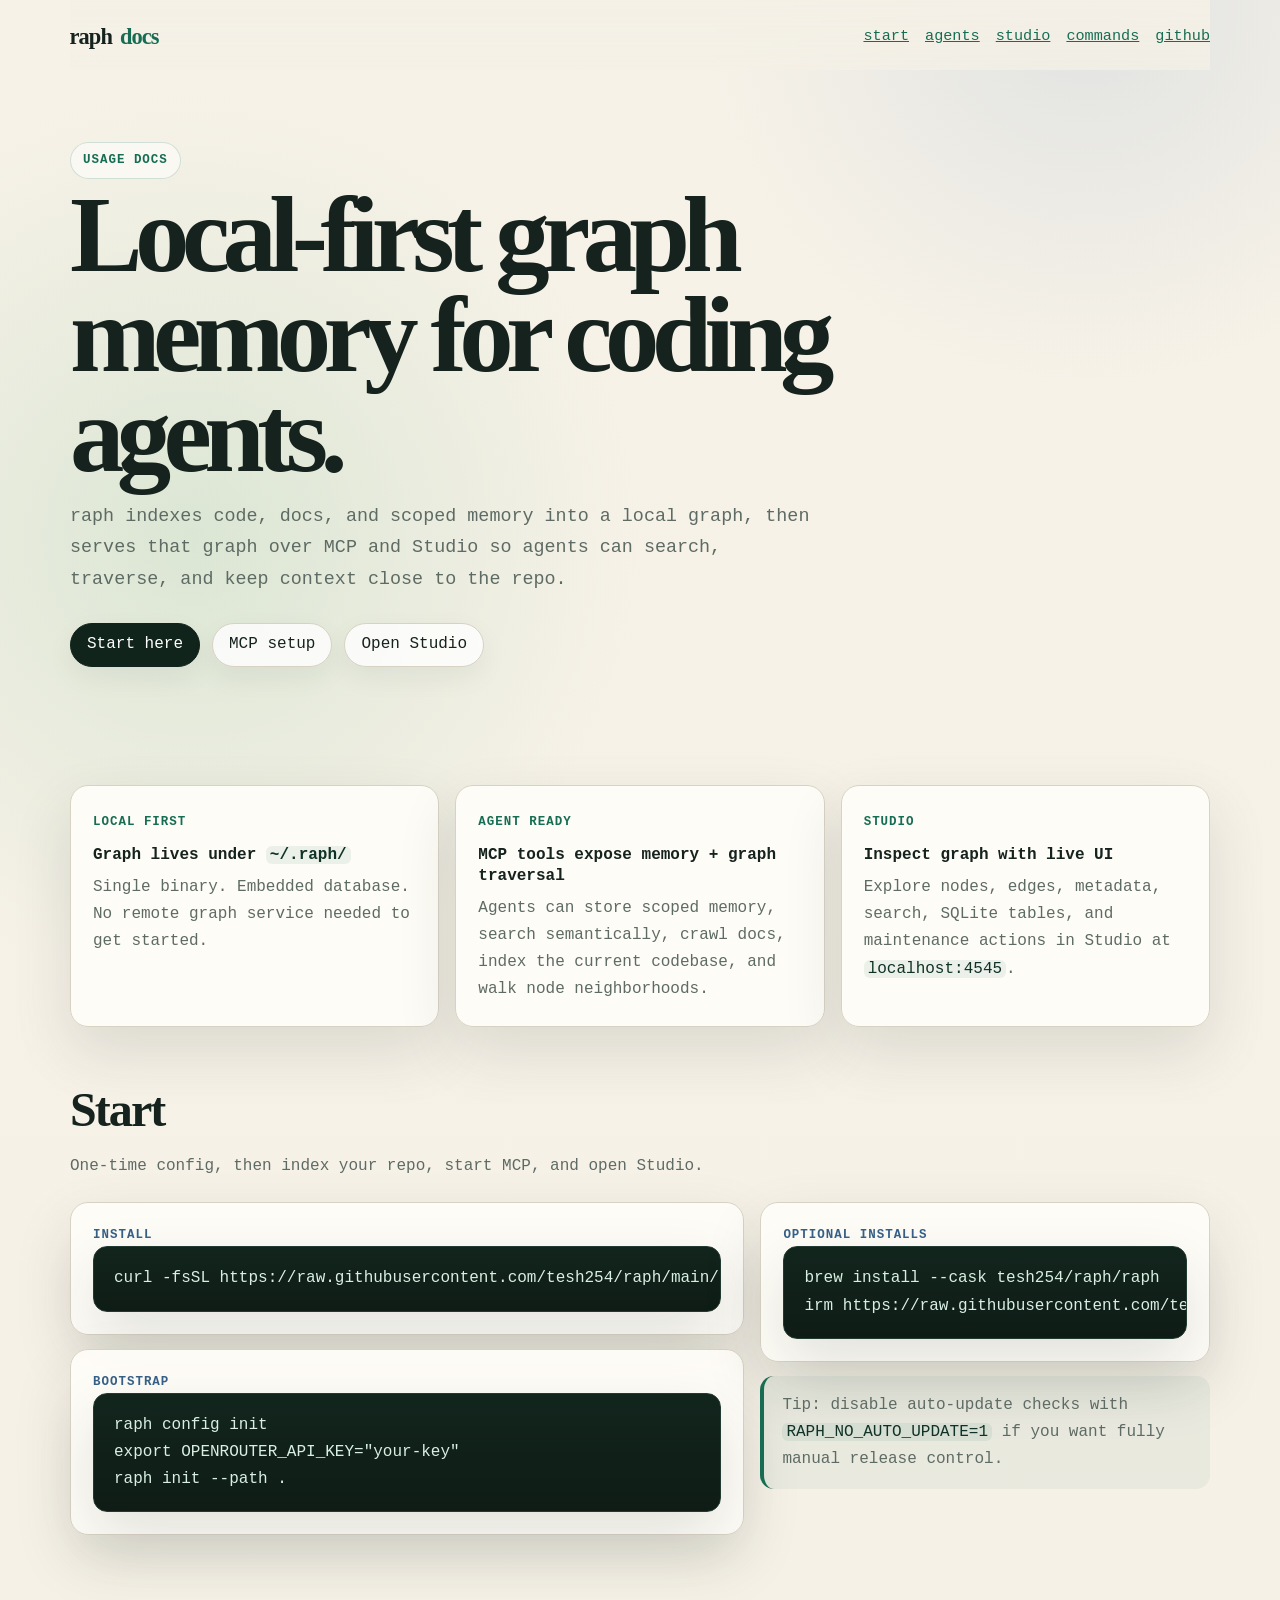
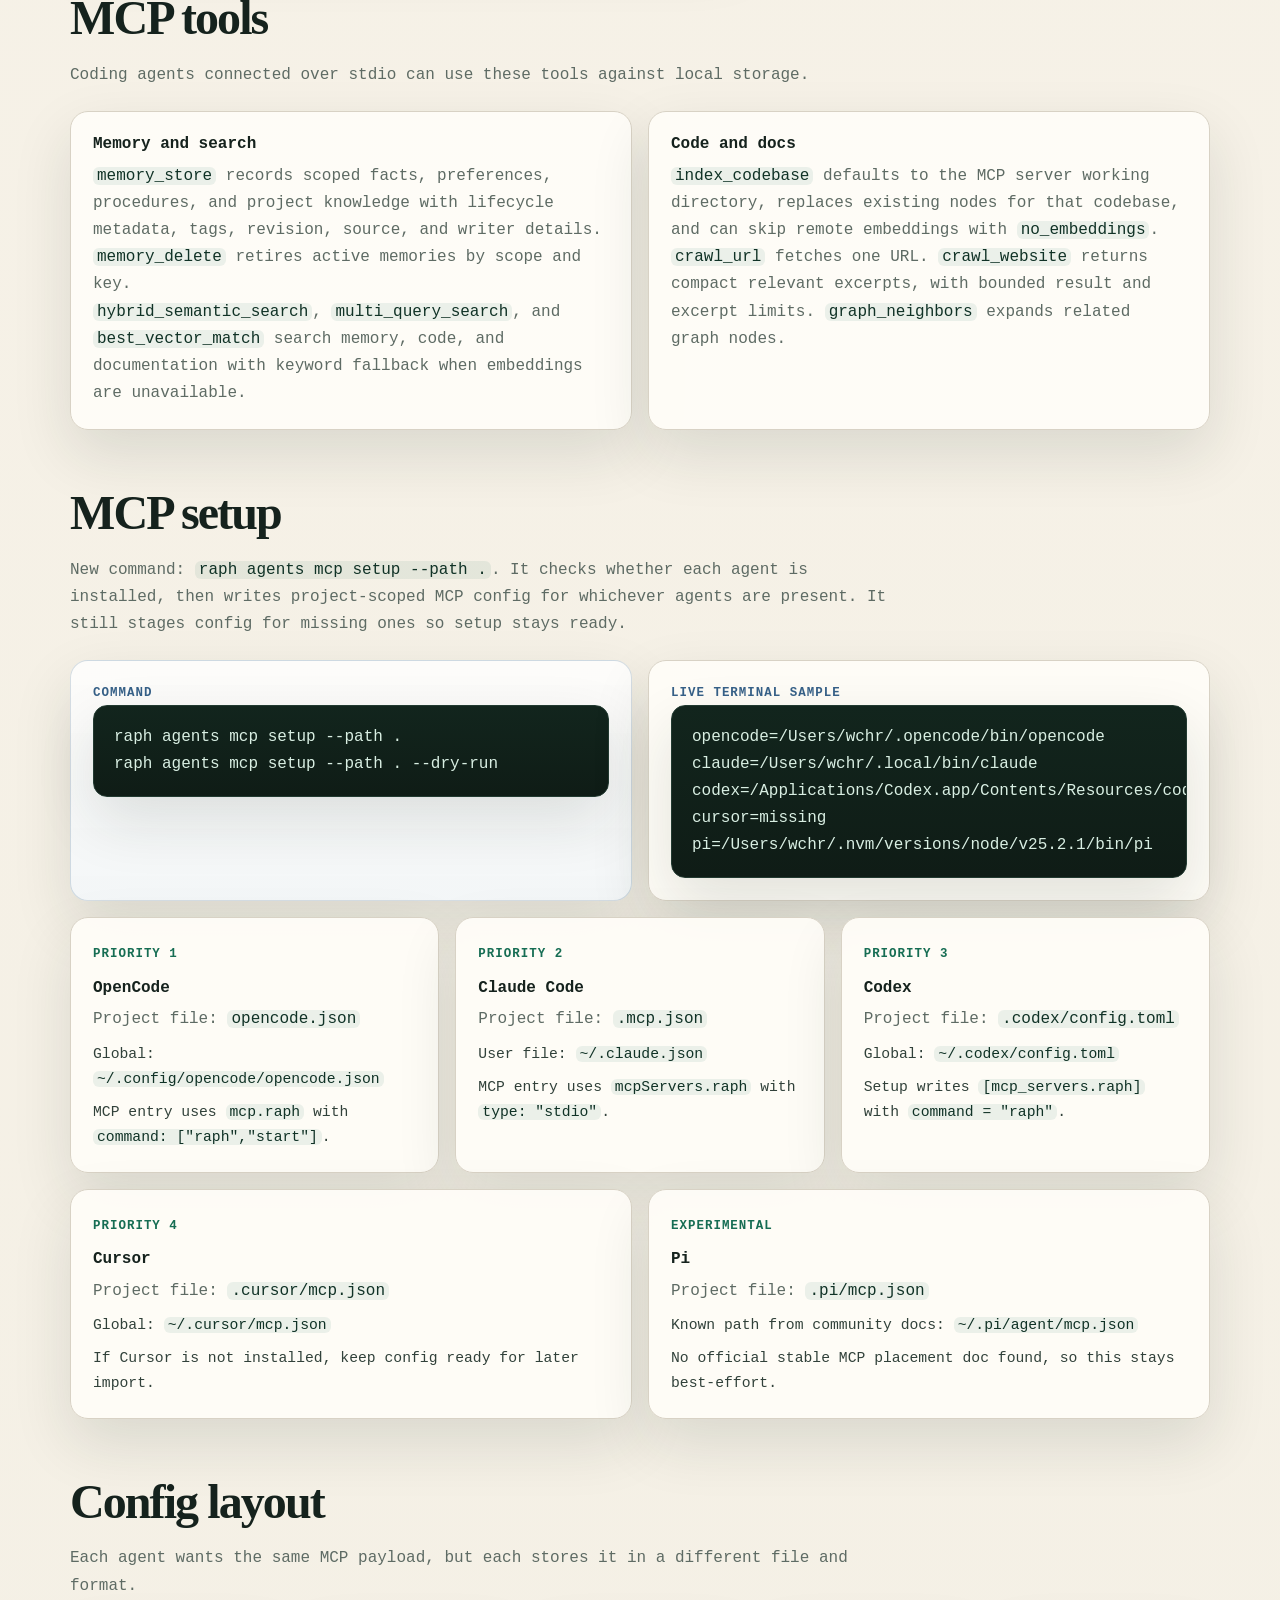
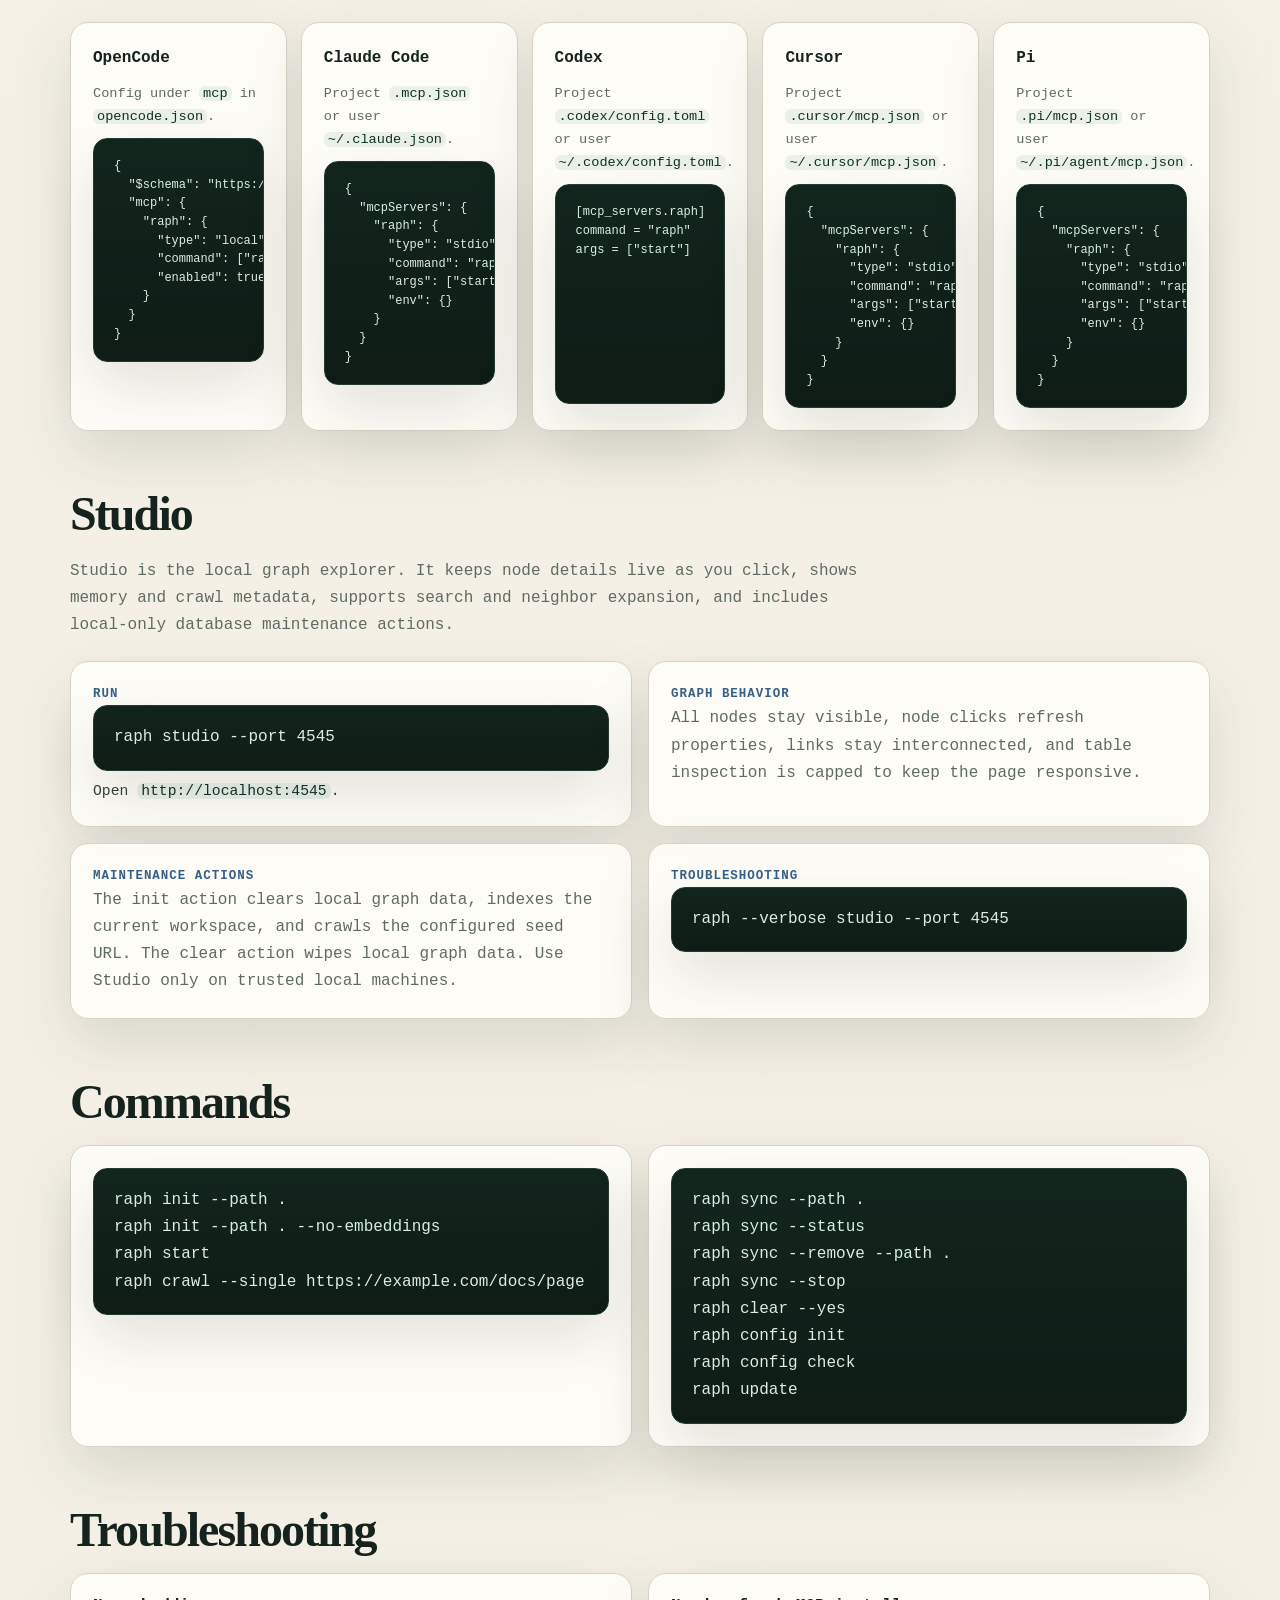
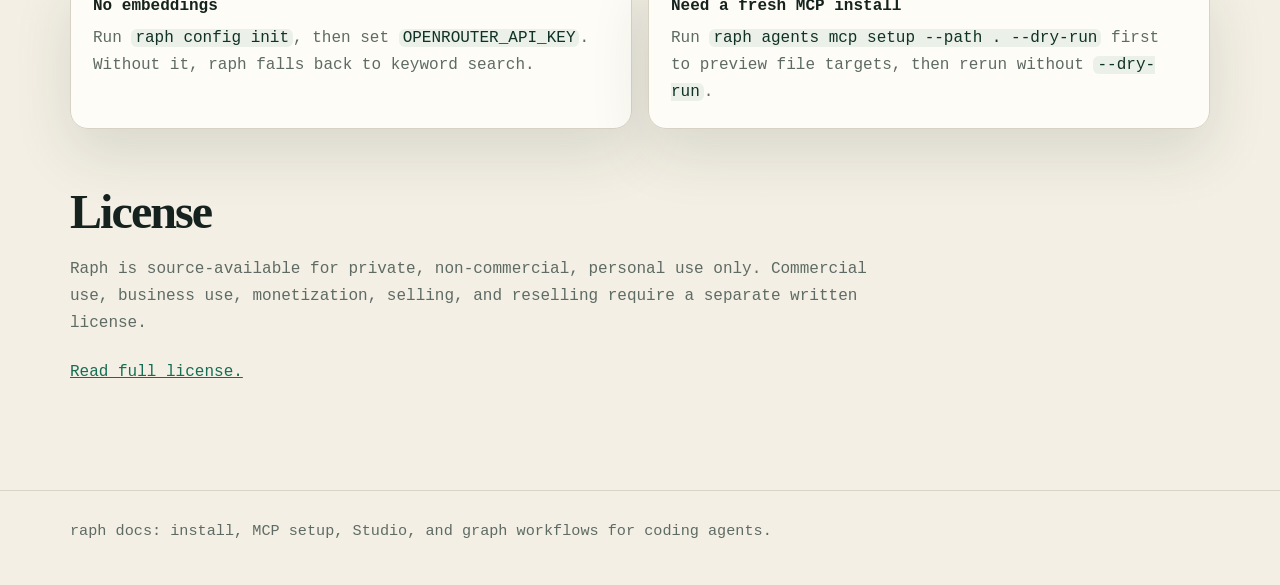
==== commit 656b3ca9: "docs: prepare feature branch for review" ====
--- a/docs/index.html
+++ b/docs/index.html
@@ -311,7 +311,7 @@
     <div class="eyebrow">Usage docs</div>
     <h1>Local-first graph memory for coding agents.</h1>
     <p class="lead">
-      raph indexes code, docs, and notes into a local graph, then serves that graph over MCP and Studio so agents can search, traverse, and keep context close to the repo.
+      raph indexes code, docs, and scoped memory into a local graph, then serves that graph over MCP and Studio so agents can search, traverse, and keep context close to the repo.
     </p>
     <div class="cta-row">
       <a class="button primary" href="#start">Start here</a>
@@ -330,12 +330,12 @@
       <article class="card">
         <div class="label">agent ready</div>
         <h3>MCP tools expose memory + graph traversal</h3>
-        <p>Agents can store memory, search semantically, crawl docs, and walk node neighborhoods.</p>
+        <p>Agents can store scoped memory, search semantically, crawl docs, index the current codebase, and walk node neighborhoods.</p>
       </article>
       <article class="card">
         <div class="label">studio</div>
         <h3>Inspect graph with live UI</h3>
-        <p>Explore nodes, edges, and properties in the Studio graph explorer at <code>localhost:4545</code>.</p>
+        <p>Explore nodes, edges, metadata, search, SQLite tables, and maintenance actions in Studio at <code>localhost:4545</code>.</p>
       </article>
     </section>
 
@@ -368,6 +368,23 @@
       </div>
     </section>
 
+    <section>
+      <h2>MCP tools</h2>
+      <p class="subhead">Coding agents connected over stdio can use these tools against local storage.</p>
+      <div class="grid cols-2">
+        <article class="card">
+          <h3>Memory and search</h3>
+          <p><code>memory_store</code> records scoped facts, preferences, procedures, and project knowledge with lifecycle metadata, tags, revision, source, and writer details. <code>memory_delete</code> retires active memories by scope and key.</p>
+          <p><code>hybrid_semantic_search</code>, <code>multi_query_search</code>, and <code>best_vector_match</code> search memory, code, and documentation with keyword fallback when embeddings are unavailable.</p>
+        </article>
+        <article class="card">
+          <h3>Code and docs</h3>
+          <p><code>index_codebase</code> defaults to the MCP server working directory, replaces existing nodes for that codebase, and can skip remote embeddings with <code>no_embeddings</code>.</p>
+          <p><code>crawl_url</code> fetches one URL. <code>crawl_website</code> returns compact relevant excerpts, with bounded result and excerpt limits. <code>graph_neighbors</code> expands related graph nodes.</p>
+        </article>
+      </div>
+    </section>
+
     <section id="agents">
       <h2>MCP setup</h2>
       <p class="subhead">
@@ -502,7 +519,7 @@
     <section id="studio">
       <h2>Studio</h2>
       <p class="subhead">
-        Studio is the local graph explorer. It now focuses on a smoother network view, keeps node details live as you click, and adds attribution analytics so you can see which agent touched the graph.
+        Studio is the local graph explorer. It keeps node details live as you click, shows memory and crawl metadata, supports search and neighbor expansion, and includes local-only database maintenance actions.
       </p>
       <div class="grid cols-2">
         <article class="card">
@@ -512,7 +529,15 @@
         </article>
         <article class="card">
           <div class="kicker">Graph behavior</div>
-          <p>All nodes stay visible, node clicks refresh properties, links stay interconnected, and the panel tracks recent agent activity.</p>
+          <p>All nodes stay visible, node clicks refresh properties, links stay interconnected, and table inspection is capped to keep the page responsive.</p>
+        </article>
+        <article class="card">
+          <div class="kicker">Maintenance actions</div>
+          <p>The init action clears local graph data, indexes the current workspace, and crawls the configured seed URL. The clear action wipes local graph data. Use Studio only on trusted local machines.</p>
+        </article>
+        <article class="card">
+          <div class="kicker">Troubleshooting</div>
+          <pre><code>raph --verbose studio --port 4545</code></pre>
         </article>
       </div>
     </section>
@@ -530,6 +555,8 @@
           <pre><code>raph sync --path .
 raph sync --status
 raph sync --remove --path .
+raph sync --stop
+raph clear --yes
 raph config init
 raph config check
 raph update</code></pre>
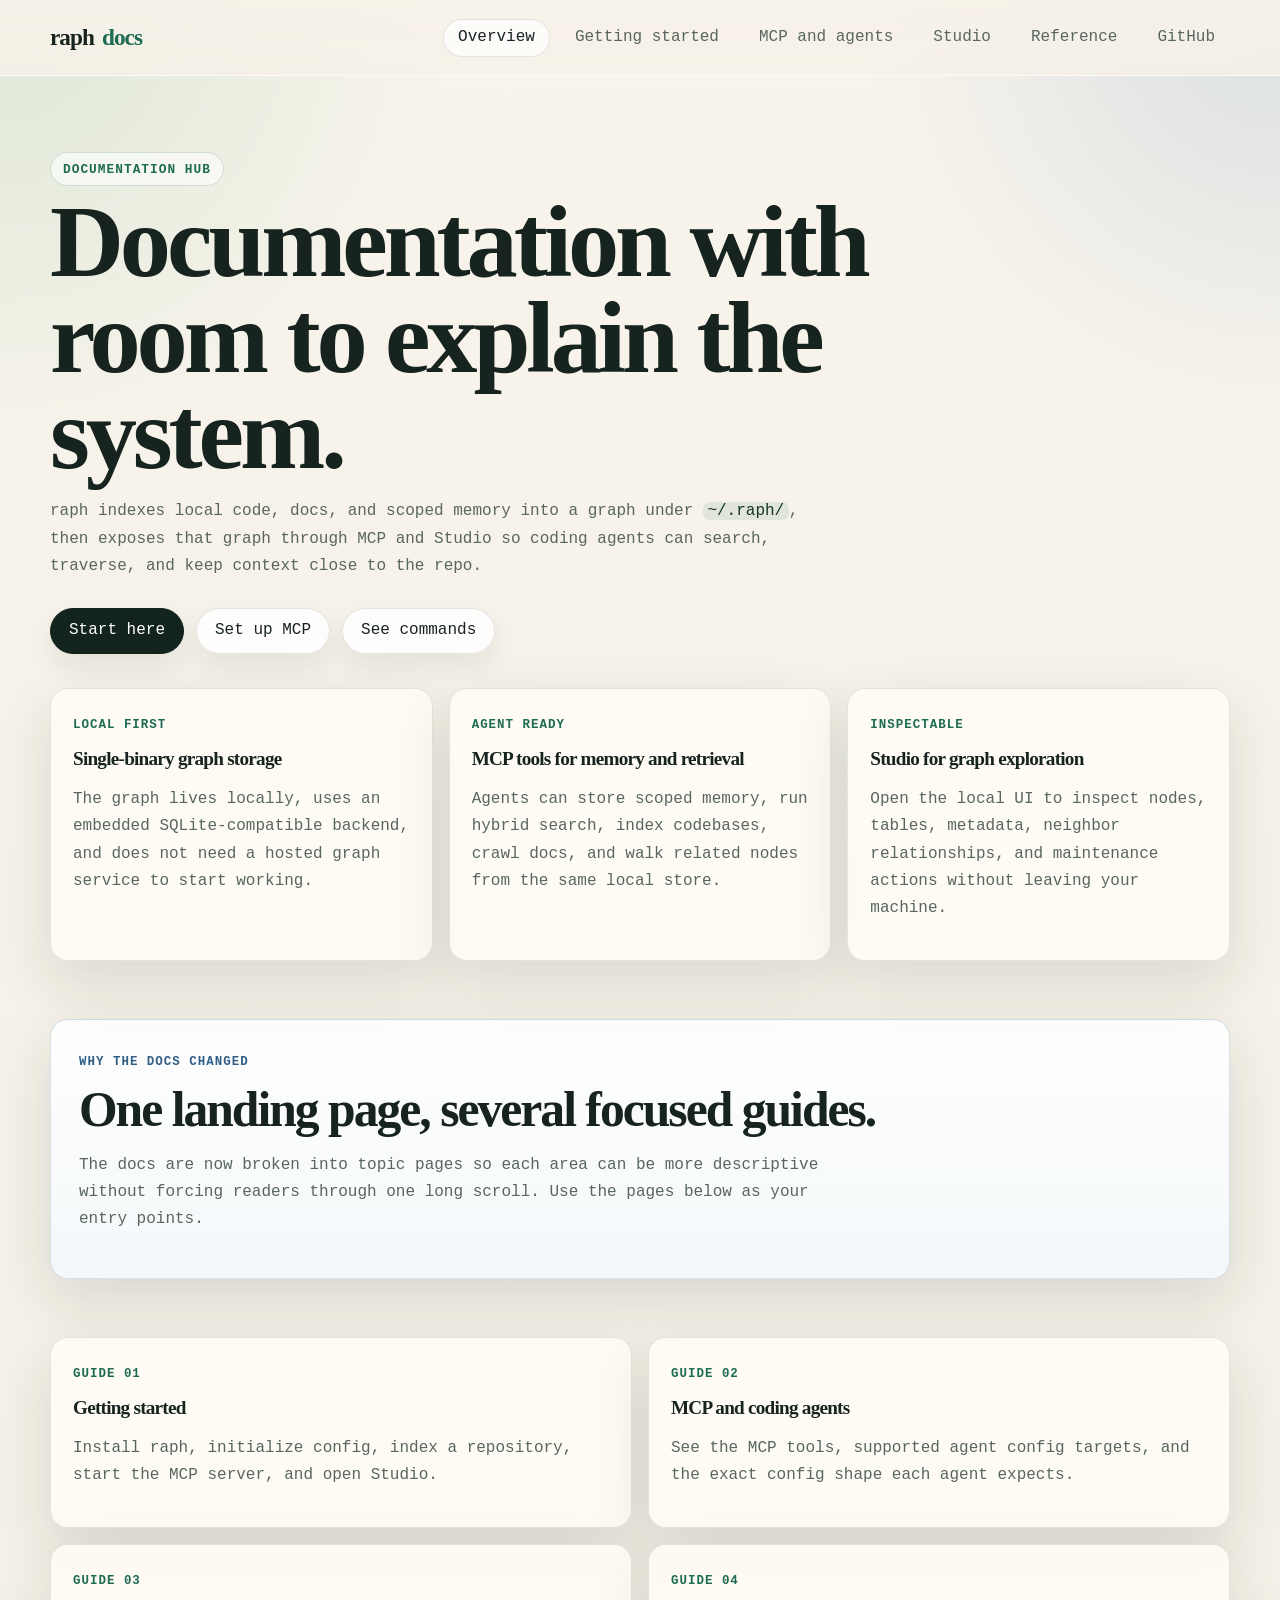
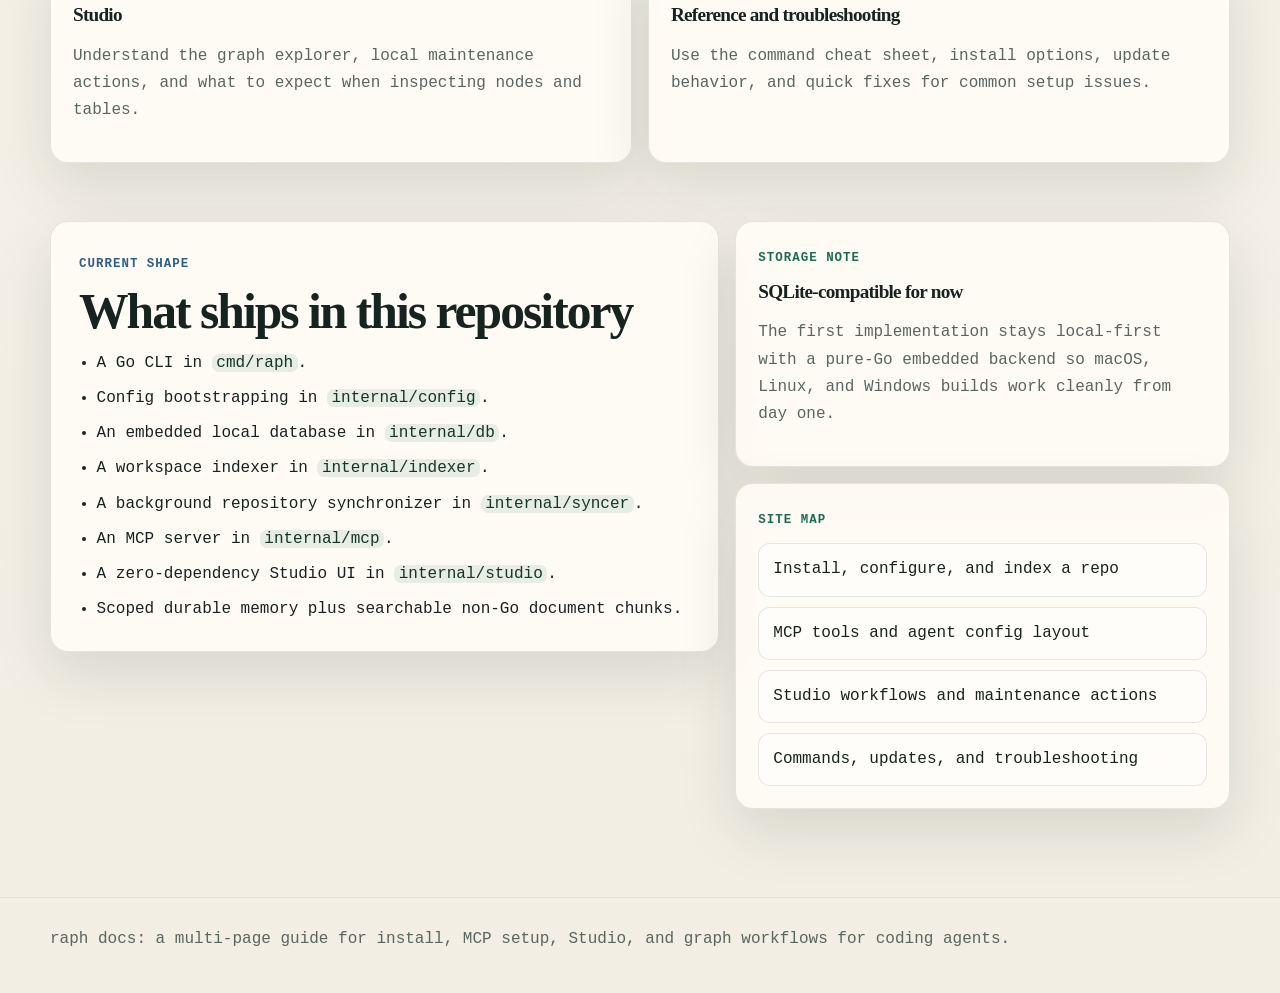
==== commit ecfcd19c: "docs: split site into focused guide pages" ====
--- a/docs/index.html
+++ b/docs/index.html
@@ -3,592 +3,134 @@
 <head>
   <meta charset="utf-8">
   <meta name="viewport" content="width=device-width, initial-scale=1">
-  <meta name="description" content="raph usage docs for coding-agent MCP setup and graph Studio.">
-  <title>raph | usage docs</title>
-  <style>
-    :root {
-      --ink: #15221d;
-      --muted: #5e6b64;
-      --paper: #f4f0e6;
-      --card: rgba(255, 253, 248, 0.94);
-      --line: #d8d2c5;
-      --accent: #166d53;
-      --accent-2: #355f86;
-      --dark: #11241c;
-      --shadow: 0 24px 60px rgba(24, 38, 32, 0.12);
-    }
-    * { box-sizing: border-box; }
-    html { scroll-behavior: smooth; }
-    body {
-      margin: 0;
-      color: var(--ink);
-      background:
-        radial-gradient(circle at 15% 10%, rgba(122, 189, 144, 0.22), transparent 28rem),
-        radial-gradient(circle at 85% 0%, rgba(108, 149, 194, 0.16), transparent 24rem),
-        linear-gradient(180deg, #f7f2e8 0%, #f3efe4 100%);
-      font: 16px/1.7 ui-monospace, SFMono-Regular, Menlo, monospace;
-    }
-    a { color: var(--accent); }
-    code {
-      padding: 0 .25rem;
-      border-radius: 6px;
-      background: rgba(22, 109, 83, 0.08);
-      color: #103226;
-    }
-    pre {
-      margin: 0;
-      padding: 18px 20px;
-      overflow: auto;
-      border: 1px solid #223a31;
-      border-radius: 14px;
-      background: linear-gradient(180deg, #12251d 0%, #0f1c16 100%);
-      color: #d9efe3;
-      box-shadow: var(--shadow);
-    }
-    pre code {
-      padding: 0;
-      background: transparent;
-      color: inherit;
-    }
-    .wrap {
-      width: min(1140px, calc(100% - 32px));
-      margin: 0 auto;
-    }
-    nav {
-      position: sticky;
-      top: 0;
-      z-index: 20;
-      display: flex;
-      justify-content: space-between;
-      align-items: center;
-      gap: 18px;
-      padding: 18px 0 14px;
-      background: linear-gradient(180deg, rgba(244, 240, 230, 0.96) 0%, rgba(244, 240, 230, 0.74) 100%);
-      backdrop-filter: blur(14px);
-    }
-    .brand {
-      display: flex;
-      align-items: baseline;
-      gap: 8px;
-      font-family: Georgia, serif;
-      font-size: 1.4rem;
-      font-weight: 700;
-      letter-spacing: -0.04em;
-    }
-    .brand span { color: var(--accent); }
-    .nav-links {
-      display: flex;
-      gap: 16px;
-      flex-wrap: wrap;
-      justify-content: flex-end;
-      color: var(--muted);
-      font-size: .95rem;
-    }
-    .hero {
-      padding: 72px 0 44px;
-    }
-    .eyebrow {
-      display: inline-flex;
-      align-items: center;
-      gap: 8px;
-      border: 1px solid rgba(22, 109, 83, 0.18);
-      border-radius: 999px;
-      padding: 7px 12px;
-      color: var(--accent);
-      background: rgba(255,255,255,.5);
-      font-weight: 700;
-      letter-spacing: .08em;
-      text-transform: uppercase;
-      font-size: .78rem;
-    }
-    h1 {
-      margin: .35rem 0 1rem;
-      max-width: 920px;
-      font-family: Georgia, serif;
-      font-size: clamp(3.1rem, 8.5vw, 7rem);
-      line-height: .92;
-      letter-spacing: -0.07em;
-    }
-    .lead {
-      max-width: 760px;
-      margin: 0;
-      color: var(--muted);
-      font-size: 1.15rem;
-    }
-    .cta-row {
-      display: flex;
-      flex-wrap: wrap;
-      gap: 12px;
-      margin-top: 28px;
-    }
-    .button {
-      display: inline-flex;
-      align-items: center;
-      gap: 10px;
-      min-height: 44px;
-      padding: 0 16px;
-      border-radius: 999px;
-      border: 1px solid var(--line);
-      background: rgba(255,255,255,.8);
-      color: var(--ink);
-      text-decoration: none;
-      box-shadow: 0 10px 28px rgba(21, 34, 29, 0.06);
-    }
-    .button.primary {
-      border-color: var(--dark);
-      background: var(--dark);
-      color: #fff;
-    }
-    main {
-      padding: 16px 0 88px;
-    }
-    section {
-      margin-top: 58px;
-    }
-    h2 {
-      margin: 0 0 18px;
-      font-family: Georgia, serif;
-      font-size: clamp(2rem, 4.1vw, 3rem);
-      line-height: 1.05;
-      letter-spacing: -0.04em;
-    }
-    .subhead {
-      margin: 0 0 22px;
-      max-width: 820px;
-      color: var(--muted);
-    }
-    .grid {
-      display: grid;
-      gap: 16px;
-    }
-    .grid.cols-3 { grid-template-columns: repeat(3, minmax(0, 1fr)); }
-    .grid.cols-2 { grid-template-columns: repeat(2, minmax(0, 1fr)); }
-    .card {
-      padding: 22px;
-      border: 1px solid var(--line);
-      border-radius: 18px;
-      background: var(--card);
-      box-shadow: var(--shadow);
-      min-width: 0;
-    }
-    .card h3 {
-      margin: 0 0 8px;
-      font-size: 1rem;
-      line-height: 1.3;
-    }
-    .card p {
-      margin: 0;
-      color: var(--muted);
-    }
-    .card .label {
-      display: inline-flex;
-      align-items: center;
-      gap: 7px;
-      margin-bottom: 12px;
-      color: var(--accent);
-      font-size: .78rem;
-      font-weight: 700;
-      text-transform: uppercase;
-      letter-spacing: .08em;
-    }
-    .callout {
-      border: 1px solid rgba(53, 95, 134, 0.2);
-      background: linear-gradient(180deg, rgba(255,255,255,.78), rgba(243, 248, 252, .8));
-    }
-    .split {
-      display: grid;
-      grid-template-columns: 1.2fr .8fr;
-      gap: 16px;
-      align-items: start;
-    }
-    .terminal {
-      border-radius: 18px;
-      overflow: hidden;
-      border: 1px solid rgba(17, 36, 28, 0.16);
-      box-shadow: var(--shadow);
-    }
-    .terminal-head {
-      display: flex;
-      align-items: center;
-      gap: 8px;
-      padding: 12px 16px;
-      background: #0f1c16;
-      color: #8dc9ae;
-      border-bottom: 1px solid rgba(255,255,255,0.06);
-      font-size: .82rem;
-      text-transform: uppercase;
-      letter-spacing: .08em;
-    }
-    .dots { display: flex; gap: 6px; margin-right: 10px; }
-    .dots span {
-      width: 10px; height: 10px; border-radius: 999px;
-      background: rgba(255,255,255,0.26);
-    }
-    .terminal-body {
-      padding: 0;
-    }
-    .terminal-body pre {
-      border: 0;
-      border-radius: 0;
-      box-shadow: none;
-    }
-    .matrix {
-      display: grid;
-      grid-template-columns: repeat(5, minmax(0, 1fr));
-      gap: 14px;
-    }
-    .agent {
-      display: flex;
-      flex-direction: column;
-      gap: 10px;
-      min-width: 0;
-    }
-    .agent strong {
-      display: block;
-      font-size: 1rem;
-    }
-    .agent small {
-      color: var(--muted);
-      font-size: .85rem;
-    }
-    .agent pre {
-      min-height: 220px;
-      font-size: 12px;
-      line-height: 1.55;
-    }
-    .stack {
-      display: grid;
-      gap: 14px;
-    }
-    .kicker {
-      color: var(--accent-2);
-      font-weight: 700;
-      letter-spacing: .08em;
-      text-transform: uppercase;
-      font-size: .78rem;
-    }
-    .path {
-      display: block;
-      margin-top: 8px;
-      color: #31413a;
-      font-size: .92rem;
-      word-break: break-word;
-    }
-    .note {
-      padding: 16px 18px;
-      border-left: 4px solid var(--accent);
-      background: rgba(22, 109, 83, 0.06);
-      border-radius: 14px;
-      color: var(--muted);
-    }
-    footer {
-      padding: 28px 0 40px;
-      border-top: 1px solid rgba(216, 210, 197, 0.9);
-      color: var(--muted);
-      font-size: .95rem;
-    }
-    @media (max-width: 980px) {
-      .grid.cols-3, .grid.cols-2, .split, .matrix { grid-template-columns: 1fr; }
-      nav { position: static; flex-direction: column; align-items: flex-start; }
-      .nav-links { justify-content: flex-start; }
-      .hero { padding-top: 38px; }
-    }
-  </style>
+  <meta name="description" content="raph documentation hub for installation, MCP setup, Studio, and command reference.">
+  <title>raph docs</title>
+  <link rel="stylesheet" href="styles.css">
 </head>
 <body>
-  <nav class="wrap">
-    <div class="brand">raph<span>docs</span></div>
-    <div class="nav-links">
-      <a href="#start">start</a>
-      <a href="#agents">agents</a>
-      <a href="#studio">studio</a>
-      <a href="#commands">commands</a>
-      <a href="https://github.com/tesh254/raph">github</a>
-    </div>
-  </nav>
-
-  <header class="wrap hero">
-    <div class="eyebrow">Usage docs</div>
-    <h1>Local-first graph memory for coding agents.</h1>
-    <p class="lead">
-      raph indexes code, docs, and scoped memory into a local graph, then serves that graph over MCP and Studio so agents can search, traverse, and keep context close to the repo.
-    </p>
-    <div class="cta-row">
-      <a class="button primary" href="#start">Start here</a>
-      <a class="button" href="#agents">MCP setup</a>
-      <a class="button" href="#studio">Open Studio</a>
+  <header class="site-header">
+    <div class="wrap">
+      <a class="brand" href="index.html">raph<span>docs</span></a>
+      <nav class="nav-links" aria-label="Primary">
+        <a href="index.html" aria-current="page">Overview</a>
+        <a href="getting-started.html">Getting started</a>
+        <a href="mcp-agents.html">MCP and agents</a>
+        <a href="studio.html">Studio</a>
+        <a href="reference.html">Reference</a>
+        <a href="https://github.com/tesh254/raph">GitHub</a>
+      </nav>
     </div>
   </header>
 
-  <main class="wrap">
-    <section class="grid cols-3">
+  <main class="wrap page">
+    <section class="hero">
+      <div class="eyebrow">Documentation hub</div>
+      <h1>Documentation with room to explain the system.</h1>
+      <p class="lead">
+        raph indexes local code, docs, and scoped memory into a graph under <code>~/.raph/</code>, then exposes that graph through MCP and Studio so coding agents can search, traverse, and keep context close to the repo.
+      </p>
+      <div class="cta-row">
+        <a class="button primary" href="getting-started.html">Start here</a>
+        <a class="button" href="mcp-agents.html">Set up MCP</a>
+        <a class="button" href="reference.html">See commands</a>
+      </div>
+    </section>
+
+    <section class="grid three">
       <article class="card">
-        <div class="label">local first</div>
-        <h3>Graph lives under <code>~/.raph/</code></h3>
-        <p>Single binary. Embedded database. No remote graph service needed to get started.</p>
+        <div class="label">Local first</div>
+        <h3>Single-binary graph storage</h3>
+        <p class="muted">The graph lives locally, uses an embedded SQLite-compatible backend, and does not need a hosted graph service to start working.</p>
       </article>
       <article class="card">
-        <div class="label">agent ready</div>
-        <h3>MCP tools expose memory + graph traversal</h3>
-        <p>Agents can store scoped memory, search semantically, crawl docs, index the current codebase, and walk node neighborhoods.</p>
+        <div class="label">Agent ready</div>
+        <h3>MCP tools for memory and retrieval</h3>
+        <p class="muted">Agents can store scoped memory, run hybrid search, index codebases, crawl docs, and walk related nodes from the same local store.</p>
       </article>
       <article class="card">
-        <div class="label">studio</div>
-        <h3>Inspect graph with live UI</h3>
-        <p>Explore nodes, edges, metadata, search, SQLite tables, and maintenance actions in Studio at <code>localhost:4545</code>.</p>
+        <div class="label">Inspectable</div>
+        <h3>Studio for graph exploration</h3>
+        <p class="muted">Open the local UI to inspect nodes, tables, metadata, neighbor relationships, and maintenance actions without leaving your machine.</p>
       </article>
     </section>
 
-    <section id="start">
-      <h2>Start</h2>
-      <p class="subhead">One-time config, then index your repo, start MCP, and open Studio.</p>
-      <div class="split">
-        <div class="stack">
-          <div class="card">
-            <div class="kicker">Install</div>
-            <pre><code>curl -fsSL https://raw.githubusercontent.com/tesh254/raph/main/install.sh | sh</code></pre>
-          </div>
-          <div class="card">
-            <div class="kicker">Bootstrap</div>
-            <pre><code>raph config init
-export OPENROUTER_API_KEY="your-key"
-raph init --path .</code></pre>
-          </div>
-        </div>
-        <div class="stack">
-          <div class="card">
-            <div class="kicker">Optional installs</div>
-            <pre><code>brew install --cask tesh254/raph/raph
-irm https://raw.githubusercontent.com/tesh254/raph/main/install.ps1 | iex</code></pre>
-          </div>
-          <div class="note">
-            Tip: disable auto-update checks with <code>RAPH_NO_AUTO_UPDATE=1</code> if you want fully manual release control.
-          </div>
-        </div>
+    <section class="section">
+      <div class="panel callout">
+        <div class="kicker">Why the docs changed</div>
+        <h2>One landing page, several focused guides.</h2>
+        <p class="section-intro">
+          The docs are now broken into topic pages so each area can be more descriptive without forcing readers through one long scroll. Use the pages below as your entry points.
+        </p>
       </div>
     </section>
 
-    <section>
-      <h2>MCP tools</h2>
-      <p class="subhead">Coding agents connected over stdio can use these tools against local storage.</p>
-      <div class="grid cols-2">
+    <section class="section cards-nav">
+      <a href="getting-started.html">
         <article class="card">
-          <h3>Memory and search</h3>
-          <p><code>memory_store</code> records scoped facts, preferences, procedures, and project knowledge with lifecycle metadata, tags, revision, source, and writer details. <code>memory_delete</code> retires active memories by scope and key.</p>
-          <p><code>hybrid_semantic_search</code>, <code>multi_query_search</code>, and <code>best_vector_match</code> search memory, code, and documentation with keyword fallback when embeddings are unavailable.</p>
+          <div class="label">Guide 01</div>
+          <h3>Getting started</h3>
+          <p class="muted">Install raph, initialize config, index a repository, start the MCP server, and open Studio.</p>
+        </article>
+      </a>
+      <a href="mcp-agents.html">
+        <article class="card">
+          <div class="label">Guide 02</div>
+          <h3>MCP and coding agents</h3>
+          <p class="muted">See the MCP tools, supported agent config targets, and the exact config shape each agent expects.</p>
+        </article>
+      </a>
+      <a href="studio.html">
+        <article class="card">
+          <div class="label">Guide 03</div>
+          <h3>Studio</h3>
+          <p class="muted">Understand the graph explorer, local maintenance actions, and what to expect when inspecting nodes and tables.</p>
+        </article>
+      </a>
+      <a href="reference.html">
+        <article class="card">
+          <div class="label">Guide 04</div>
+          <h3>Reference and troubleshooting</h3>
+          <p class="muted">Use the command cheat sheet, install options, update behavior, and quick fixes for common setup issues.</p>
+        </article>
+      </a>
+    </section>
+
+    <section class="section split">
+      <div class="panel">
+        <div class="kicker">Current shape</div>
+        <h2>What ships in this repository</h2>
+        <ul class="feature-list">
+          <li>A Go CLI in <code>cmd/raph</code>.</li>
+          <li>Config bootstrapping in <code>internal/config</code>.</li>
+          <li>An embedded local database in <code>internal/db</code>.</li>
+          <li>A workspace indexer in <code>internal/indexer</code>.</li>
+          <li>A background repository synchronizer in <code>internal/syncer</code>.</li>
+          <li>An MCP server in <code>internal/mcp</code>.</li>
+          <li>A zero-dependency Studio UI in <code>internal/studio</code>.</li>
+          <li>Scoped durable memory plus searchable non-Go document chunks.</li>
+        </ul>
+      </div>
+      <div class="stack">
+        <article class="card">
+          <div class="label">Storage note</div>
+          <h3>SQLite-compatible for now</h3>
+          <p class="muted">The first implementation stays local-first with a pure-Go embedded backend so macOS, Linux, and Windows builds work cleanly from day one.</p>
         </article>
         <article class="card">
-          <h3>Code and docs</h3>
-          <p><code>index_codebase</code> defaults to the MCP server working directory, replaces existing nodes for that codebase, and can skip remote embeddings with <code>no_embeddings</code>.</p>
-          <p><code>crawl_url</code> fetches one URL. <code>crawl_website</code> returns compact relevant excerpts, with bounded result and excerpt limits. <code>graph_neighbors</code> expands related graph nodes.</p>
+          <div class="label">Site map</div>
+          <div class="mini-index">
+            <a href="getting-started.html">Install, configure, and index a repo</a>
+            <a href="mcp-agents.html">MCP tools and agent config layout</a>
+            <a href="studio.html">Studio workflows and maintenance actions</a>
+            <a href="reference.html">Commands, updates, and troubleshooting</a>
+          </div>
         </article>
       </div>
     </section>
-
-    <section id="agents">
-      <h2>MCP setup</h2>
-      <p class="subhead">
-        New command: <code>raph agents mcp setup --path .</code>. It checks whether each agent is installed, then writes project-scoped MCP config for whichever agents are present. It still stages config for missing ones so setup stays ready.
-      </p>
-      <div class="grid cols-2">
-        <article class="card callout">
-          <div class="kicker">Command</div>
-          <pre><code>raph agents mcp setup --path .
-raph agents mcp setup --path . --dry-run</code></pre>
-        </article>
-        <article class="card">
-          <div class="kicker">Live terminal sample</div>
-          <pre><code>opencode=/Users/wchr/.opencode/bin/opencode
-claude=/Users/wchr/.local/bin/claude
-codex=/Applications/Codex.app/Contents/Resources/codex
-cursor=missing
-pi=/Users/wchr/.nvm/versions/node/v25.2.1/bin/pi</code></pre>
-        </article>
-      </div>
-      <div class="grid cols-3" style="margin-top:16px">
-        <article class="card">
-          <div class="label">priority 1</div>
-          <h3>OpenCode</h3>
-          <p>Project file: <code>opencode.json</code></p>
-          <span class="path">Global: <code>~/.config/opencode/opencode.json</code></span>
-          <span class="path">MCP entry uses <code>mcp.raph</code> with <code>command: ["raph","start"]</code>.</span>
-        </article>
-        <article class="card">
-          <div class="label">priority 2</div>
-          <h3>Claude Code</h3>
-          <p>Project file: <code>.mcp.json</code></p>
-          <span class="path">User file: <code>~/.claude.json</code></span>
-          <span class="path">MCP entry uses <code>mcpServers.raph</code> with <code>type: "stdio"</code>.</span>
-        </article>
-        <article class="card">
-          <div class="label">priority 3</div>
-          <h3>Codex</h3>
-          <p>Project file: <code>.codex/config.toml</code></p>
-          <span class="path">Global: <code>~/.codex/config.toml</code></span>
-          <span class="path">Setup writes <code>[mcp_servers.raph]</code> with <code>command = "raph"</code>.</span>
-        </article>
-      </div>
-      <div class="grid cols-2" style="margin-top:16px">
-        <article class="card">
-          <div class="label">priority 4</div>
-          <h3>Cursor</h3>
-          <p>Project file: <code>.cursor/mcp.json</code></p>
-          <span class="path">Global: <code>~/.cursor/mcp.json</code></span>
-          <span class="path">If Cursor is not installed, keep config ready for later import.</span>
-        </article>
-        <article class="card">
-          <div class="label">experimental</div>
-          <h3>Pi</h3>
-          <p>Project file: <code>.pi/mcp.json</code></p>
-          <span class="path">Known path from community docs: <code>~/.pi/agent/mcp.json</code></span>
-          <span class="path">No official stable MCP placement doc found, so this stays best-effort.</span>
-        </article>
-      </div>
-    </section>
-
-    <section>
-      <h2>Config layout</h2>
-      <p class="subhead">Each agent wants the same MCP payload, but each stores it in a different file and format.</p>
-      <div class="matrix">
-        <article class="card agent">
-          <strong>OpenCode</strong>
-          <small>Config under <code>mcp</code> in <code>opencode.json</code>.</small>
-          <pre><code>{
-  "$schema": "https://opencode.ai/config.json",
-  "mcp": {
-    "raph": {
-      "type": "local",
-      "command": ["raph", "start"],
-      "enabled": true
-    }
-  }
-}</code></pre>
-        </article>
-        <article class="card agent">
-          <strong>Claude Code</strong>
-          <small>Project <code>.mcp.json</code> or user <code>~/.claude.json</code>.</small>
-          <pre><code>{
-  "mcpServers": {
-    "raph": {
-      "type": "stdio",
-      "command": "raph",
-      "args": ["start"],
-      "env": {}
-    }
-  }
-}</code></pre>
-        </article>
-        <article class="card agent">
-          <strong>Codex</strong>
-          <small>Project <code>.codex/config.toml</code> or user <code>~/.codex/config.toml</code>.</small>
-          <pre><code>[mcp_servers.raph]
-command = "raph"
-args = ["start"]</code></pre>
-        </article>
-        <article class="card agent">
-          <strong>Cursor</strong>
-          <small>Project <code>.cursor/mcp.json</code> or user <code>~/.cursor/mcp.json</code>.</small>
-          <pre><code>{
-  "mcpServers": {
-    "raph": {
-      "type": "stdio",
-      "command": "raph",
-      "args": ["start"],
-      "env": {}
-    }
-  }
-}</code></pre>
-        </article>
-        <article class="card agent">
-          <strong>Pi</strong>
-          <small>Project <code>.pi/mcp.json</code> or user <code>~/.pi/agent/mcp.json</code>.</small>
-          <pre><code>{
-  "mcpServers": {
-    "raph": {
-      "type": "stdio",
-      "command": "raph",
-      "args": ["start"],
-      "env": {}
-    }
-  }
-}</code></pre>
-        </article>
-      </div>
-    </section>
-
-    <section id="studio">
-      <h2>Studio</h2>
-      <p class="subhead">
-        Studio is the local graph explorer. It keeps node details live as you click, shows memory and crawl metadata, supports search and neighbor expansion, and includes local-only database maintenance actions.
-      </p>
-      <div class="grid cols-2">
-        <article class="card">
-          <div class="kicker">Run</div>
-          <pre><code>raph studio --port 4545</code></pre>
-          <span class="path">Open <code>http://localhost:4545</code>.</span>
-        </article>
-        <article class="card">
-          <div class="kicker">Graph behavior</div>
-          <p>All nodes stay visible, node clicks refresh properties, links stay interconnected, and table inspection is capped to keep the page responsive.</p>
-        </article>
-        <article class="card">
-          <div class="kicker">Maintenance actions</div>
-          <p>The init action clears local graph data, indexes the current workspace, and crawls the configured seed URL. The clear action wipes local graph data. Use Studio only on trusted local machines.</p>
-        </article>
-        <article class="card">
-          <div class="kicker">Troubleshooting</div>
-          <pre><code>raph --verbose studio --port 4545</code></pre>
-        </article>
-      </div>
-    </section>
-
-    <section id="commands">
-      <h2>Commands</h2>
-      <div class="grid cols-2">
-        <article class="card">
-          <pre><code>raph init --path .
-raph init --path . --no-embeddings
-raph start
-raph crawl --single https://example.com/docs/page</code></pre>
-        </article>
-        <article class="card">
-          <pre><code>raph sync --path .
-raph sync --status
-raph sync --remove --path .
-raph sync --stop
-raph clear --yes
-raph config init
-raph config check
-raph update</code></pre>
-        </article>
-      </div>
-    </section>
-
-    <section>
-      <h2>Troubleshooting</h2>
-      <div class="grid cols-2">
-        <article class="card">
-          <h3>No embeddings</h3>
-          <p>Run <code>raph config init</code>, then set <code>OPENROUTER_API_KEY</code>. Without it, raph falls back to keyword search.</p>
-        </article>
-        <article class="card">
-          <h3>Need a fresh MCP install</h3>
-          <p>Run <code>raph agents mcp setup --path . --dry-run</code> first to preview file targets, then rerun without <code>--dry-run</code>.</p>
-        </article>
-      </div>
-    </section>
-
-    <section>
-      <h2>License</h2>
-      <p class="subhead">
-        Raph is source-available for private, non-commercial, personal use only. Commercial use, business use, monetization, selling, and reselling require a separate written license.
-      </p>
-      <p><a href="https://github.com/tesh254/raph/blob/main/LICENSE">Read full license.</a></p>
-    </section>
   </main>
 
-  <footer>
-    <div class="wrap">raph docs: install, MCP setup, Studio, and graph workflows for coding agents.</div>
+  <footer class="site-footer">
+    <div class="wrap">raph docs: a multi-page guide for install, MCP setup, Studio, and graph workflows for coding agents.</div>
   </footer>
 </body>
 </html>
--- a/docs/styles.css
+++ b/docs/styles.css
@@ -0,0 +1,405 @@
+:root {
+  --ink: #17231f;
+  --muted: #58665f;
+  --paper: #f6f1e8;
+  --panel: rgba(255, 252, 246, 0.9);
+  --line: rgba(40, 57, 50, 0.12);
+  --line-strong: rgba(23, 35, 31, 0.22);
+  --accent: #1d6b52;
+  --accent-2: #305e87;
+  --accent-soft: rgba(29, 107, 82, 0.1);
+  --accent-soft-2: rgba(48, 94, 135, 0.1);
+  --dark: #13231d;
+  --shadow: 0 22px 60px rgba(18, 30, 25, 0.12);
+  --radius-lg: 24px;
+  --radius-md: 18px;
+  --radius-sm: 12px;
+}
+
+* {
+  box-sizing: border-box;
+}
+
+html {
+  scroll-behavior: smooth;
+}
+
+body {
+  margin: 0;
+  color: var(--ink);
+  background:
+    radial-gradient(circle at 0% 0%, rgba(125, 186, 144, 0.22), transparent 28rem),
+    radial-gradient(circle at 100% 0%, rgba(87, 133, 190, 0.18), transparent 26rem),
+    linear-gradient(180deg, #f8f4eb 0%, #f2eee4 100%);
+  font: 16px/1.7 ui-monospace, "SFMono-Regular", Menlo, Monaco, Consolas, monospace;
+}
+
+a {
+  color: var(--accent);
+}
+
+code {
+  padding: 0 0.28rem;
+  border-radius: 7px;
+  background: var(--accent-soft);
+  color: #153527;
+}
+
+pre {
+  margin: 0;
+  padding: 18px 20px;
+  overflow: auto;
+  border: 1px solid rgba(202, 219, 211, 0.16);
+  border-radius: 16px;
+  background: linear-gradient(180deg, #12251d 0%, #0d1a15 100%);
+  color: #dff1e8;
+  box-shadow: var(--shadow);
+}
+
+pre code {
+  padding: 0;
+  background: transparent;
+  color: inherit;
+}
+
+.wrap {
+  width: min(1180px, calc(100% - 32px));
+  margin: 0 auto;
+}
+
+.site-header {
+  position: sticky;
+  top: 0;
+  z-index: 20;
+  border-bottom: 1px solid rgba(255, 255, 255, 0.55);
+  background: linear-gradient(180deg, rgba(246, 241, 232, 0.96) 0%, rgba(246, 241, 232, 0.82) 100%);
+  backdrop-filter: blur(16px);
+}
+
+.site-header .wrap {
+  display: flex;
+  align-items: center;
+  justify-content: space-between;
+  gap: 16px;
+  padding: 18px 0;
+}
+
+.brand {
+  display: inline-flex;
+  align-items: baseline;
+  gap: 8px;
+  color: inherit;
+  text-decoration: none;
+  font-family: Georgia, "Times New Roman", serif;
+  font-size: 1.45rem;
+  font-weight: 700;
+  letter-spacing: -0.04em;
+}
+
+.brand span {
+  color: var(--accent);
+}
+
+.nav-links {
+  display: flex;
+  flex-wrap: wrap;
+  justify-content: flex-end;
+  gap: 10px;
+}
+
+.nav-links a {
+  display: inline-flex;
+  align-items: center;
+  min-height: 38px;
+  padding: 0 14px;
+  border: 1px solid transparent;
+  border-radius: 999px;
+  color: var(--muted);
+  text-decoration: none;
+}
+
+.nav-links a:hover,
+.nav-links a[aria-current="page"] {
+  border-color: var(--line);
+  background: rgba(255, 255, 255, 0.72);
+  color: var(--ink);
+}
+
+.hero {
+  padding: 76px 0 34px;
+}
+
+.eyebrow {
+  display: inline-flex;
+  align-items: center;
+  gap: 8px;
+  min-height: 34px;
+  padding: 0 12px;
+  border: 1px solid rgba(29, 107, 82, 0.18);
+  border-radius: 999px;
+  background: rgba(255, 255, 255, 0.58);
+  color: var(--accent);
+  font-size: 0.8rem;
+  font-weight: 700;
+  letter-spacing: 0.08em;
+  text-transform: uppercase;
+}
+
+h1,
+h2,
+h3 {
+  font-family: Georgia, "Times New Roman", serif;
+  letter-spacing: -0.04em;
+}
+
+h1 {
+  margin: 0.45rem 0 1rem;
+  max-width: 960px;
+  font-size: clamp(3rem, 8vw, 6.8rem);
+  line-height: 0.94;
+}
+
+h2 {
+  margin: 0 0 12px;
+  font-size: clamp(2rem, 4vw, 3.1rem);
+  line-height: 1.02;
+}
+
+h3 {
+  margin: 0 0 10px;
+  font-size: 1.2rem;
+  line-height: 1.15;
+}
+
+.lead,
+.subhead,
+.section-intro {
+  max-width: 780px;
+  color: var(--muted);
+}
+
+.cta-row {
+  display: flex;
+  flex-wrap: wrap;
+  gap: 12px;
+  margin-top: 28px;
+}
+
+.button {
+  display: inline-flex;
+  align-items: center;
+  justify-content: center;
+  min-height: 46px;
+  padding: 0 18px;
+  border: 1px solid var(--line);
+  border-radius: 999px;
+  background: rgba(255, 255, 255, 0.84);
+  color: var(--ink);
+  text-decoration: none;
+  box-shadow: 0 12px 28px rgba(18, 30, 25, 0.08);
+}
+
+.button.primary {
+  border-color: var(--dark);
+  background: var(--dark);
+  color: #fff;
+}
+
+.page {
+  padding-bottom: 88px;
+}
+
+.section {
+  margin-top: 58px;
+}
+
+.grid {
+  display: grid;
+  gap: 16px;
+}
+
+.grid.two {
+  grid-template-columns: repeat(2, minmax(0, 1fr));
+}
+
+.grid.three {
+  grid-template-columns: repeat(3, minmax(0, 1fr));
+}
+
+.grid.four {
+  grid-template-columns: repeat(4, minmax(0, 1fr));
+}
+
+.card,
+.panel {
+  min-width: 0;
+  padding: 22px;
+  border: 1px solid var(--line);
+  border-radius: var(--radius-md);
+  background: var(--panel);
+  box-shadow: var(--shadow);
+}
+
+.panel {
+  padding: 28px;
+}
+
+.label,
+.kicker {
+  display: inline-flex;
+  align-items: center;
+  gap: 7px;
+  margin-bottom: 12px;
+  font-size: 0.78rem;
+  font-weight: 700;
+  letter-spacing: 0.08em;
+  text-transform: uppercase;
+}
+
+.label {
+  color: var(--accent);
+}
+
+.kicker {
+  color: var(--accent-2);
+}
+
+.callout {
+  border-color: rgba(48, 94, 135, 0.18);
+  background: linear-gradient(180deg, rgba(255, 255, 255, 0.9), rgba(244, 248, 252, 0.88));
+}
+
+.feature-list,
+.plain-list {
+  margin: 0;
+  padding-left: 1.1rem;
+}
+
+.feature-list li + li,
+.plain-list li + li {
+  margin-top: 0.5rem;
+}
+
+.split {
+  display: grid;
+  grid-template-columns: 1.15fr 0.85fr;
+  gap: 16px;
+  align-items: start;
+}
+
+.stack {
+  display: grid;
+  gap: 16px;
+}
+
+.cards-nav {
+  display: grid;
+  grid-template-columns: repeat(2, minmax(0, 1fr));
+  gap: 16px;
+}
+
+.cards-nav a {
+  color: inherit;
+  text-decoration: none;
+}
+
+.cards-nav .card {
+  height: 100%;
+}
+
+.page-links {
+  display: flex;
+  flex-wrap: wrap;
+  gap: 10px;
+}
+
+.page-links a {
+  display: inline-flex;
+  align-items: center;
+  min-height: 38px;
+  padding: 0 14px;
+  border: 1px solid var(--line);
+  border-radius: 999px;
+  background: rgba(255, 255, 255, 0.62);
+  text-decoration: none;
+}
+
+.mini-index {
+  display: grid;
+  gap: 10px;
+}
+
+.mini-index a {
+  display: block;
+  padding: 12px 14px;
+  border: 1px solid var(--line);
+  border-radius: var(--radius-sm);
+  background: rgba(255, 255, 255, 0.58);
+  color: inherit;
+  text-decoration: none;
+}
+
+.path,
+.muted {
+  color: var(--muted);
+}
+
+.note {
+  padding: 16px 18px;
+  border-left: 4px solid var(--accent);
+  border-radius: 14px;
+  background: rgba(29, 107, 82, 0.08);
+  color: var(--muted);
+}
+
+.table-like {
+  display: grid;
+  gap: 12px;
+}
+
+.row {
+  display: grid;
+  grid-template-columns: 180px 1fr;
+  gap: 16px;
+  padding: 14px 0;
+  border-top: 1px solid var(--line);
+}
+
+.row:first-child {
+  padding-top: 0;
+  border-top: 0;
+}
+
+.site-footer {
+  padding: 28px 0 40px;
+  border-top: 1px solid rgba(23, 35, 31, 0.08);
+  color: var(--muted);
+}
+
+@media (max-width: 980px) {
+  .site-header {
+    position: static;
+  }
+
+  .site-header .wrap,
+  .split,
+  .grid.two,
+  .grid.three,
+  .grid.four,
+  .cards-nav,
+  .row {
+    grid-template-columns: 1fr;
+  }
+
+  .site-header .wrap {
+    display: grid;
+  }
+
+  .nav-links {
+    justify-content: flex-start;
+  }
+
+  .hero {
+    padding-top: 42px;
+  }
+}
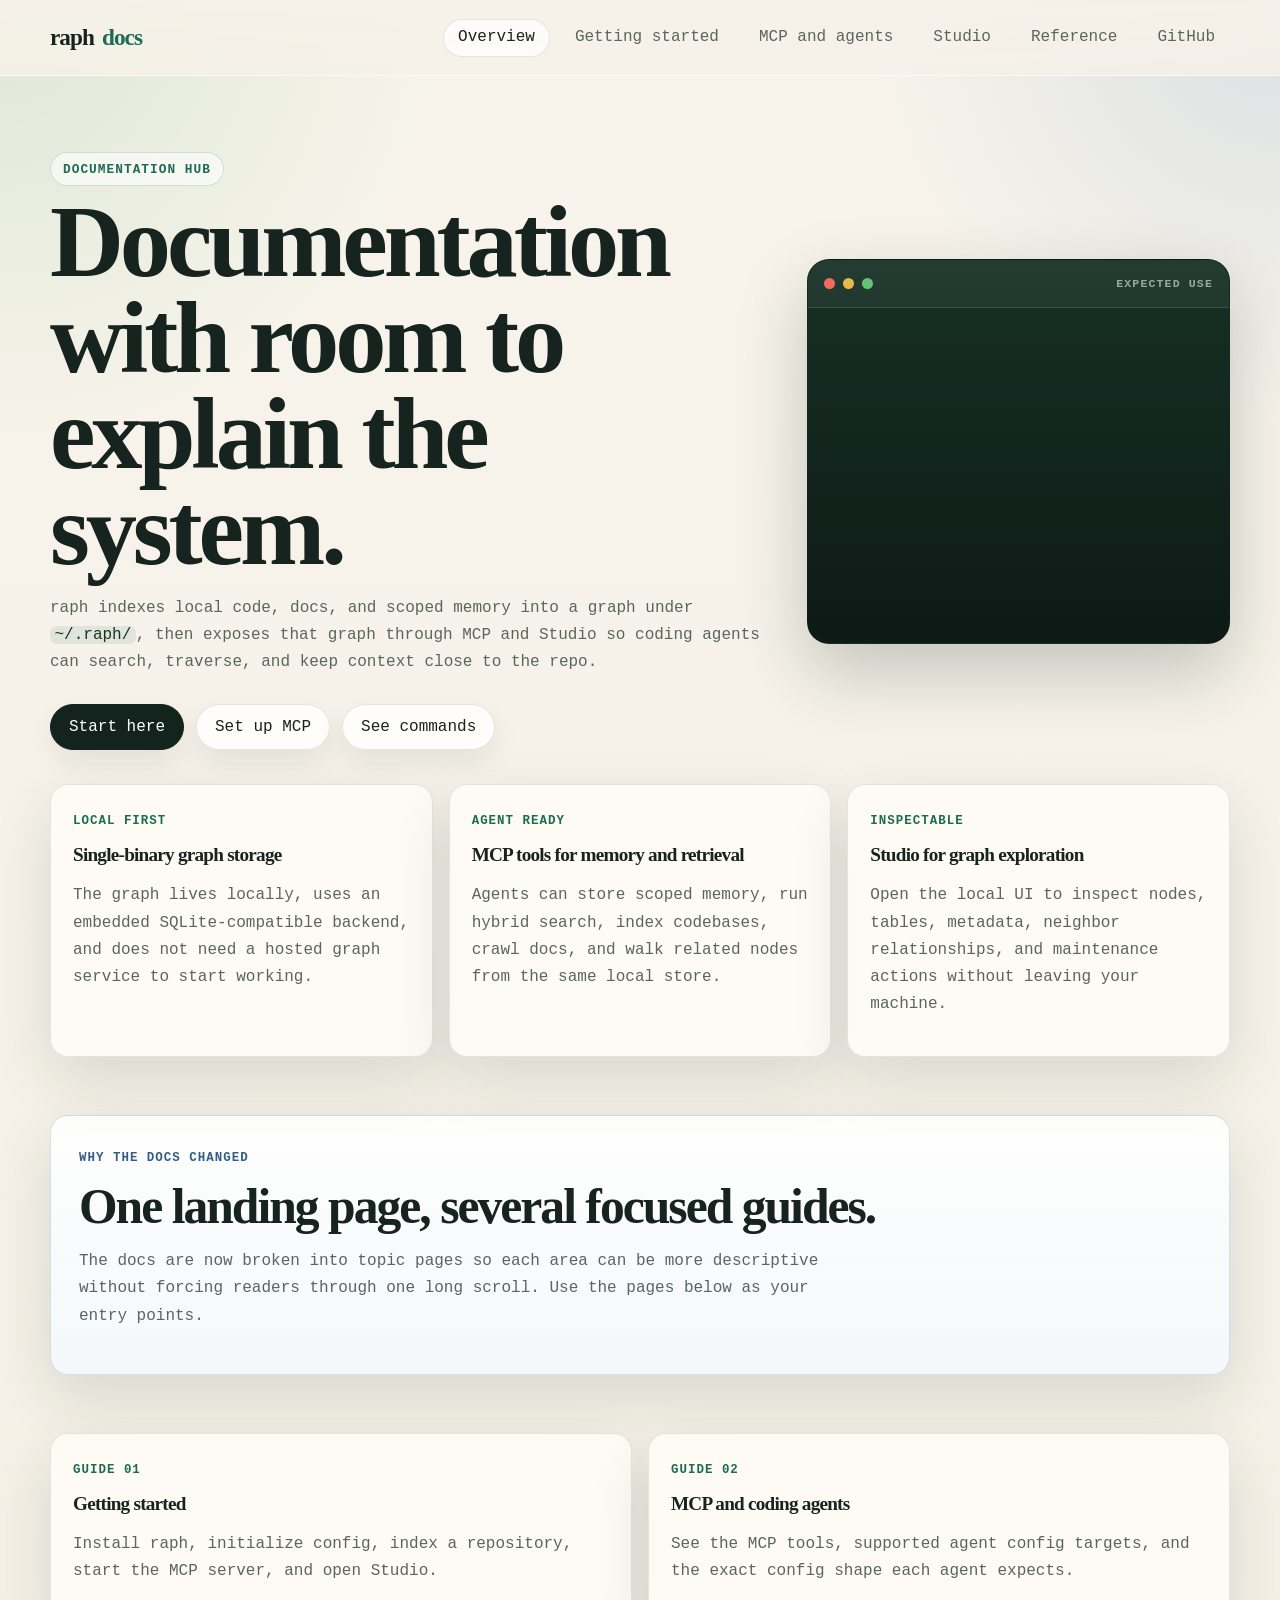
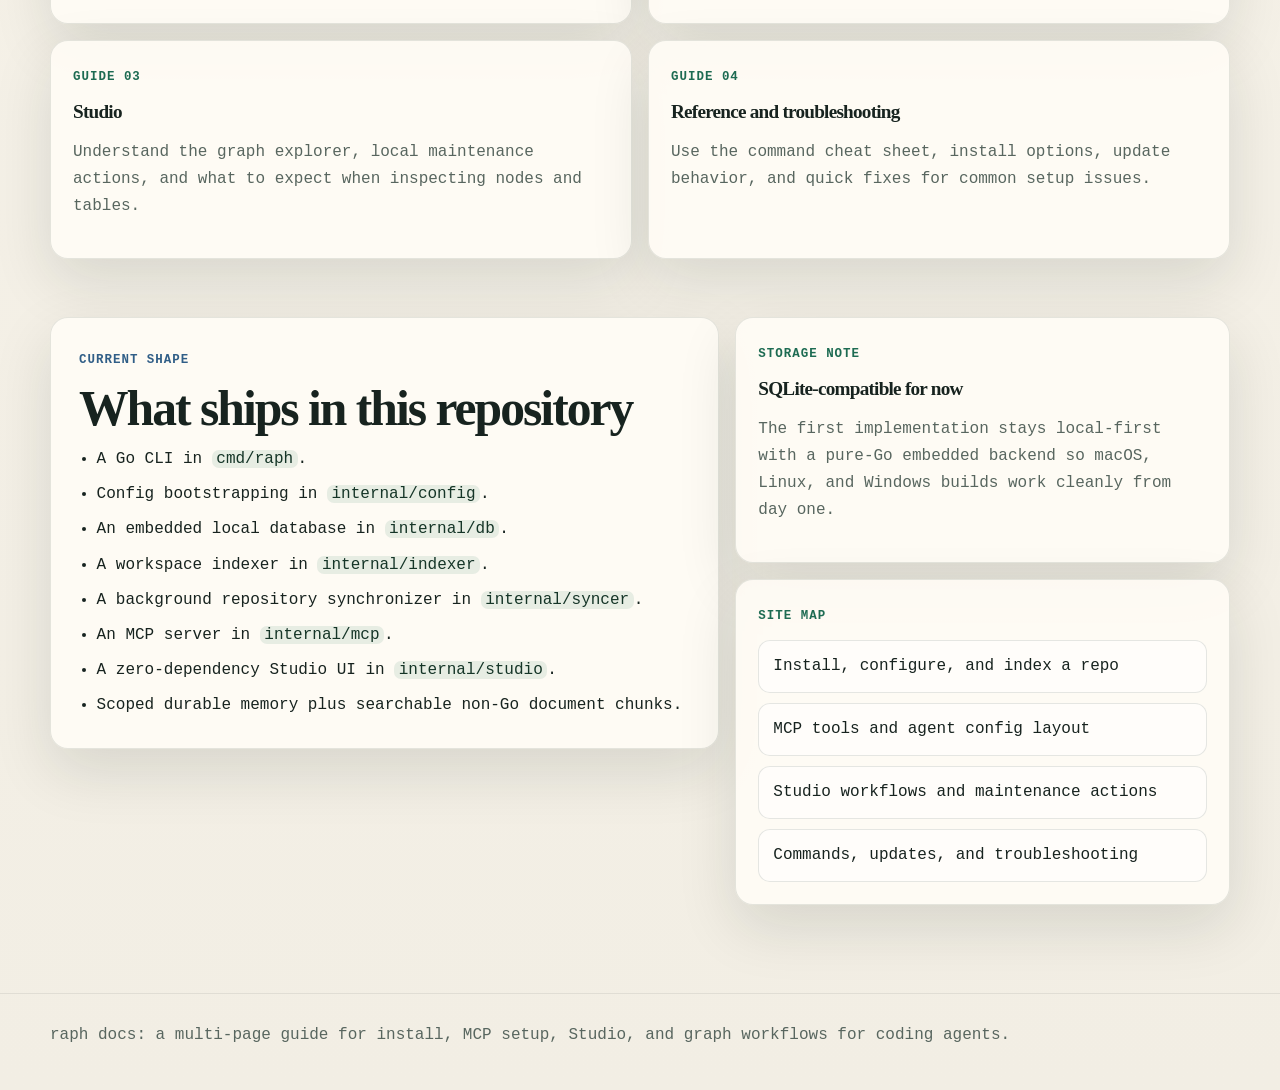
==== commit 2a546864: "docs: add landing terminal animation" ====
--- a/docs/index.html
+++ b/docs/index.html
@@ -23,17 +23,36 @@
   </header>
 
   <main class="wrap page">
-    <section class="hero">
-      <div class="eyebrow">Documentation hub</div>
-      <h1>Documentation with room to explain the system.</h1>
-      <p class="lead">
-        raph indexes local code, docs, and scoped memory into a graph under <code>~/.raph/</code>, then exposes that graph through MCP and Studio so coding agents can search, traverse, and keep context close to the repo.
-      </p>
-      <div class="cta-row">
-        <a class="button primary" href="getting-started.html">Start here</a>
-        <a class="button" href="mcp-agents.html">Set up MCP</a>
-        <a class="button" href="reference.html">See commands</a>
+    <section class="hero hero-terminal">
+      <div>
+        <div class="eyebrow">Documentation hub</div>
+        <h1>Documentation with room to explain the system.</h1>
+        <p class="lead">
+          raph indexes local code, docs, and scoped memory into a graph under <code>~/.raph/</code>, then exposes that graph through MCP and Studio so coding agents can search, traverse, and keep context close to the repo.
+        </p>
+        <div class="cta-row">
+          <a class="button primary" href="getting-started.html">Start here</a>
+          <a class="button" href="mcp-agents.html">Set up MCP</a>
+          <a class="button" href="reference.html">See commands</a>
+        </div>
       </div>
+
+      <aside class="terminal-demo" aria-label="Animated raph usage walkthrough">
+        <div class="terminal-bar">
+          <span></span><span></span><span></span>
+          <strong>expected use</strong>
+        </div>
+        <div class="terminal-window">
+          <div class="terminal-line step-one"><span>$</span> raph init</div>
+          <div class="terminal-out step-two">config ready at ~/.raph/config.json</div>
+          <div class="terminal-line step-three"><span>$</span> raph index .</div>
+          <div class="terminal-out step-four">indexed code, docs, notes into local graph</div>
+          <div class="terminal-line step-five"><span>$</span> raph search "auth middleware"</div>
+          <div class="terminal-out step-six">3 related nodes found, ranked by graph + vector</div>
+          <div class="terminal-line step-seven"><span>$</span> raph mcp</div>
+          <div class="terminal-out step-eight">agent tools live on stdin/stdout<span class="cursor" aria-hidden="true"></span></div>
+        </div>
+      </aside>
     </section>
 
     <section class="grid three">
--- a/docs/styles.css
+++ b/docs/styles.css
@@ -129,6 +129,13 @@
   padding: 76px 0 34px;
 }
 
+.hero-terminal {
+  display: grid;
+  grid-template-columns: minmax(0, 1fr) minmax(340px, 0.58fr);
+  gap: 28px;
+  align-items: center;
+}
+
 .eyebrow {
   display: inline-flex;
   align-items: center;
@@ -205,6 +212,118 @@
   color: #fff;
 }
 
+.terminal-demo {
+  overflow: hidden;
+  border: 1px solid rgba(18, 35, 29, 0.18);
+  border-radius: 22px;
+  background: linear-gradient(180deg, #173026 0%, #0d1a15 100%);
+  box-shadow: 0 28px 70px rgba(18, 30, 25, 0.22);
+  color: #dff1e8;
+}
+
+.terminal-bar {
+  display: flex;
+  align-items: center;
+  gap: 8px;
+  padding: 14px 16px;
+  border-bottom: 1px solid rgba(223, 241, 232, 0.12);
+  background: rgba(255, 255, 255, 0.05);
+}
+
+.terminal-bar span {
+  width: 11px;
+  height: 11px;
+  border-radius: 999px;
+  background: #f36b5f;
+}
+
+.terminal-bar span:nth-child(2) {
+  background: #e5b84b;
+}
+
+.terminal-bar span:nth-child(3) {
+  background: #65c377;
+}
+
+.terminal-bar strong {
+  margin-left: auto;
+  color: rgba(223, 241, 232, 0.62);
+  font-size: 0.72rem;
+  letter-spacing: 0.1em;
+  text-transform: uppercase;
+}
+
+.terminal-window {
+  display: grid;
+  gap: 10px;
+  min-height: 332px;
+  padding: 18px;
+}
+
+.terminal-line,
+.terminal-out {
+  opacity: 0;
+  transform: translateY(8px);
+  animation: terminal-reveal 8.5s infinite both;
+  overflow-wrap: anywhere;
+}
+
+.terminal-line {
+  color: #f3fff9;
+}
+
+.terminal-line span {
+  color: #73d49a;
+}
+
+.terminal-out {
+  padding-left: 18px;
+  color: rgba(223, 241, 232, 0.66);
+  font-size: 0.88rem;
+}
+
+.step-one { animation-delay: 0s; }
+.step-two { animation-delay: 0.65s; }
+.step-three { animation-delay: 1.45s; }
+.step-four { animation-delay: 2.2s; }
+.step-five { animation-delay: 3s; }
+.step-six { animation-delay: 3.8s; }
+.step-seven { animation-delay: 4.65s; }
+.step-eight { animation-delay: 5.35s; }
+
+.cursor {
+  display: inline-block;
+  width: 0.58em;
+  height: 1em;
+  margin-left: 4px;
+  background: #73d49a;
+  vertical-align: -0.18em;
+  animation: cursor-blink 0.9s steps(2, start) infinite;
+}
+
+@keyframes terminal-reveal {
+  0%, 6% {
+    opacity: 0;
+    transform: translateY(8px);
+  }
+
+  10%, 76% {
+    opacity: 1;
+    transform: translateY(0);
+  }
+
+  92%, 100% {
+    opacity: 0;
+    transform: translateY(-4px);
+  }
+}
+
+@keyframes cursor-blink {
+  50% {
+    opacity: 0;
+  }
+}
+
 .page {
   padding-bottom: 88px;
 }
@@ -382,6 +501,7 @@
   }
 
   .site-header .wrap,
+  .hero-terminal,
   .split,
   .grid.two,
   .grid.three,
@@ -403,3 +523,21 @@
     padding-top: 42px;
   }
 }
+
+@media (prefers-reduced-motion: reduce) {
+  html {
+    scroll-behavior: auto;
+  }
+
+  .terminal-line,
+  .terminal-out,
+  .cursor {
+    animation: none;
+  }
+
+  .terminal-line,
+  .terminal-out {
+    opacity: 1;
+    transform: none;
+  }
+}
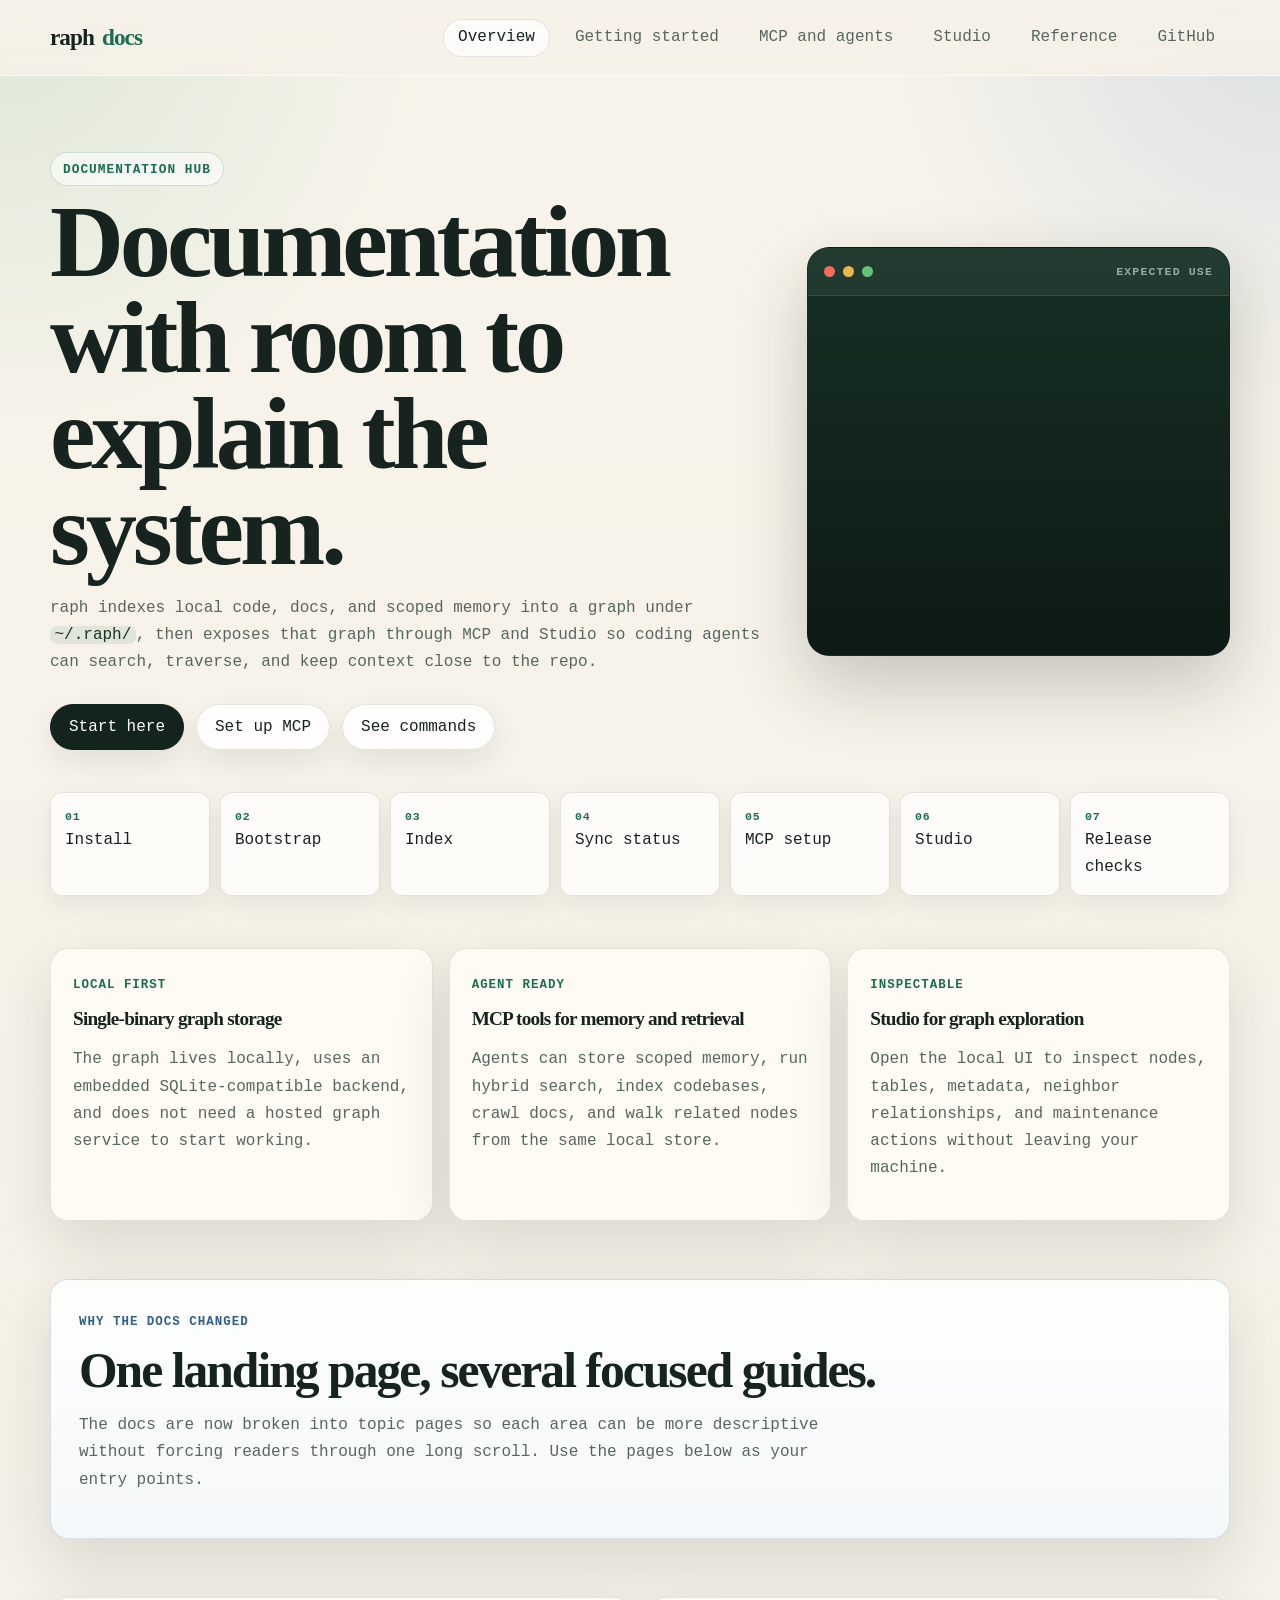
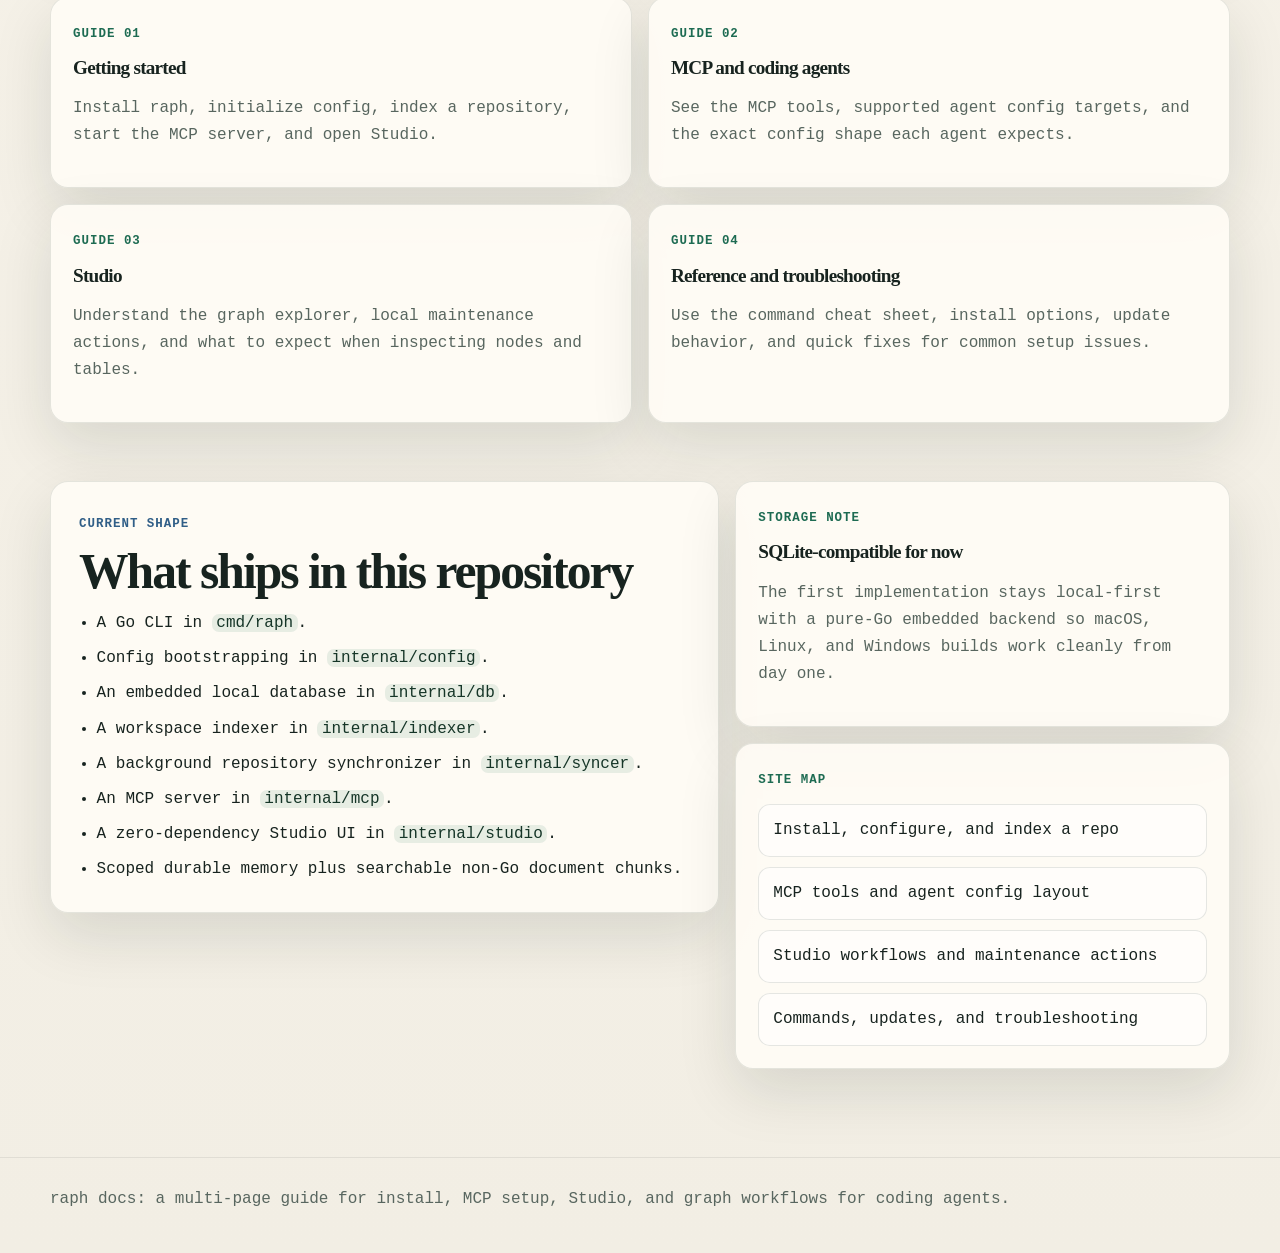
==== commit 352567ce: "docs: improve docs navigation terminals" ====
--- a/docs/index.html
+++ b/docs/index.html
@@ -43,17 +43,27 @@
           <strong>expected use</strong>
         </div>
         <div class="terminal-window">
-          <div class="terminal-line step-one"><span>$</span> raph init</div>
-          <div class="terminal-out step-two">config ready at ~/.raph/config.json</div>
-          <div class="terminal-line step-three"><span>$</span> raph index .</div>
-          <div class="terminal-out step-four">indexed code, docs, notes into local graph</div>
-          <div class="terminal-line step-five"><span>$</span> raph search "auth middleware"</div>
-          <div class="terminal-out step-six">3 related nodes found, ranked by graph + vector</div>
-          <div class="terminal-line step-seven"><span>$</span> raph mcp</div>
-          <div class="terminal-out step-eight">agent tools live on stdin/stdout<span class="cursor" aria-hidden="true"></span></div>
+          <div class="terminal-line step-one"><span>$</span> raph config init</div>
+          <div class="terminal-out step-two">created ~/.raph/schema.json, ~/.raph/raph.json, ~/.raph/data/</div>
+          <div class="terminal-line step-three"><span>$</span> raph init --path .</div>
+          <div class="terminal-out step-four">indexed code, docs, and notes into the local graph</div>
+          <div class="terminal-line step-five"><span>$</span> raph sync --status</div>
+          <div class="terminal-out step-six">worker running; repository registered</div>
+          <div class="terminal-line step-seven"><span>$</span> raph start</div>
+          <div class="terminal-out step-eight">MCP server ready on stdin/stdout<span class="cursor" aria-hidden="true"></span></div>
         </div>
       </aside>
     </section>
+
+    <nav class="docs-rail" aria-label="Documentation sections">
+      <a href="getting-started.html#install"><span>01</span> Install</a>
+      <a href="getting-started.html#bootstrap"><span>02</span> Bootstrap</a>
+      <a href="getting-started.html#index"><span>03</span> Index</a>
+      <a href="getting-started.html#sync"><span>04</span> Sync status</a>
+      <a href="mcp-agents.html"><span>05</span> MCP setup</a>
+      <a href="studio.html"><span>06</span> Studio</a>
+      <a href="reference.html"><span>07</span> Release checks</a>
+    </nav>
 
     <section class="grid three">
       <article class="card">
--- a/docs/styles.css
+++ b/docs/styles.css
@@ -212,7 +212,8 @@
   color: #fff;
 }
 
-.terminal-demo {
+.terminal-demo,
+.terminal-card {
   overflow: hidden;
   border: 1px solid rgba(18, 35, 29, 0.18);
   border-radius: 22px;
@@ -258,6 +259,11 @@
   gap: 10px;
   min-height: 332px;
   padding: 18px;
+}
+
+.terminal-window.compact {
+  min-height: 0;
+  align-content: start;
 }
 
 .terminal-line,
@@ -426,6 +432,32 @@
   height: 100%;
 }
 
+.docs-rail {
+  display: grid;
+  grid-template-columns: repeat(7, minmax(0, 1fr));
+  gap: 10px;
+  margin: 8px 0 52px;
+}
+
+.docs-rail a {
+  min-width: 0;
+  padding: 14px;
+  border: 1px solid var(--line);
+  border-radius: var(--radius-sm);
+  background: rgba(255, 255, 255, 0.72);
+  color: var(--ink);
+  text-decoration: none;
+  box-shadow: 0 10px 24px rgba(18, 30, 25, 0.07);
+}
+
+.docs-rail span {
+  display: block;
+  color: var(--accent);
+  font-size: 0.72rem;
+  font-weight: 700;
+  letter-spacing: 0.08em;
+}
+
 .page-links {
   display: flex;
   flex-wrap: wrap;
@@ -507,6 +539,7 @@
   .grid.three,
   .grid.four,
   .cards-nav,
+  .docs-rail,
   .row {
     grid-template-columns: 1fr;
   }
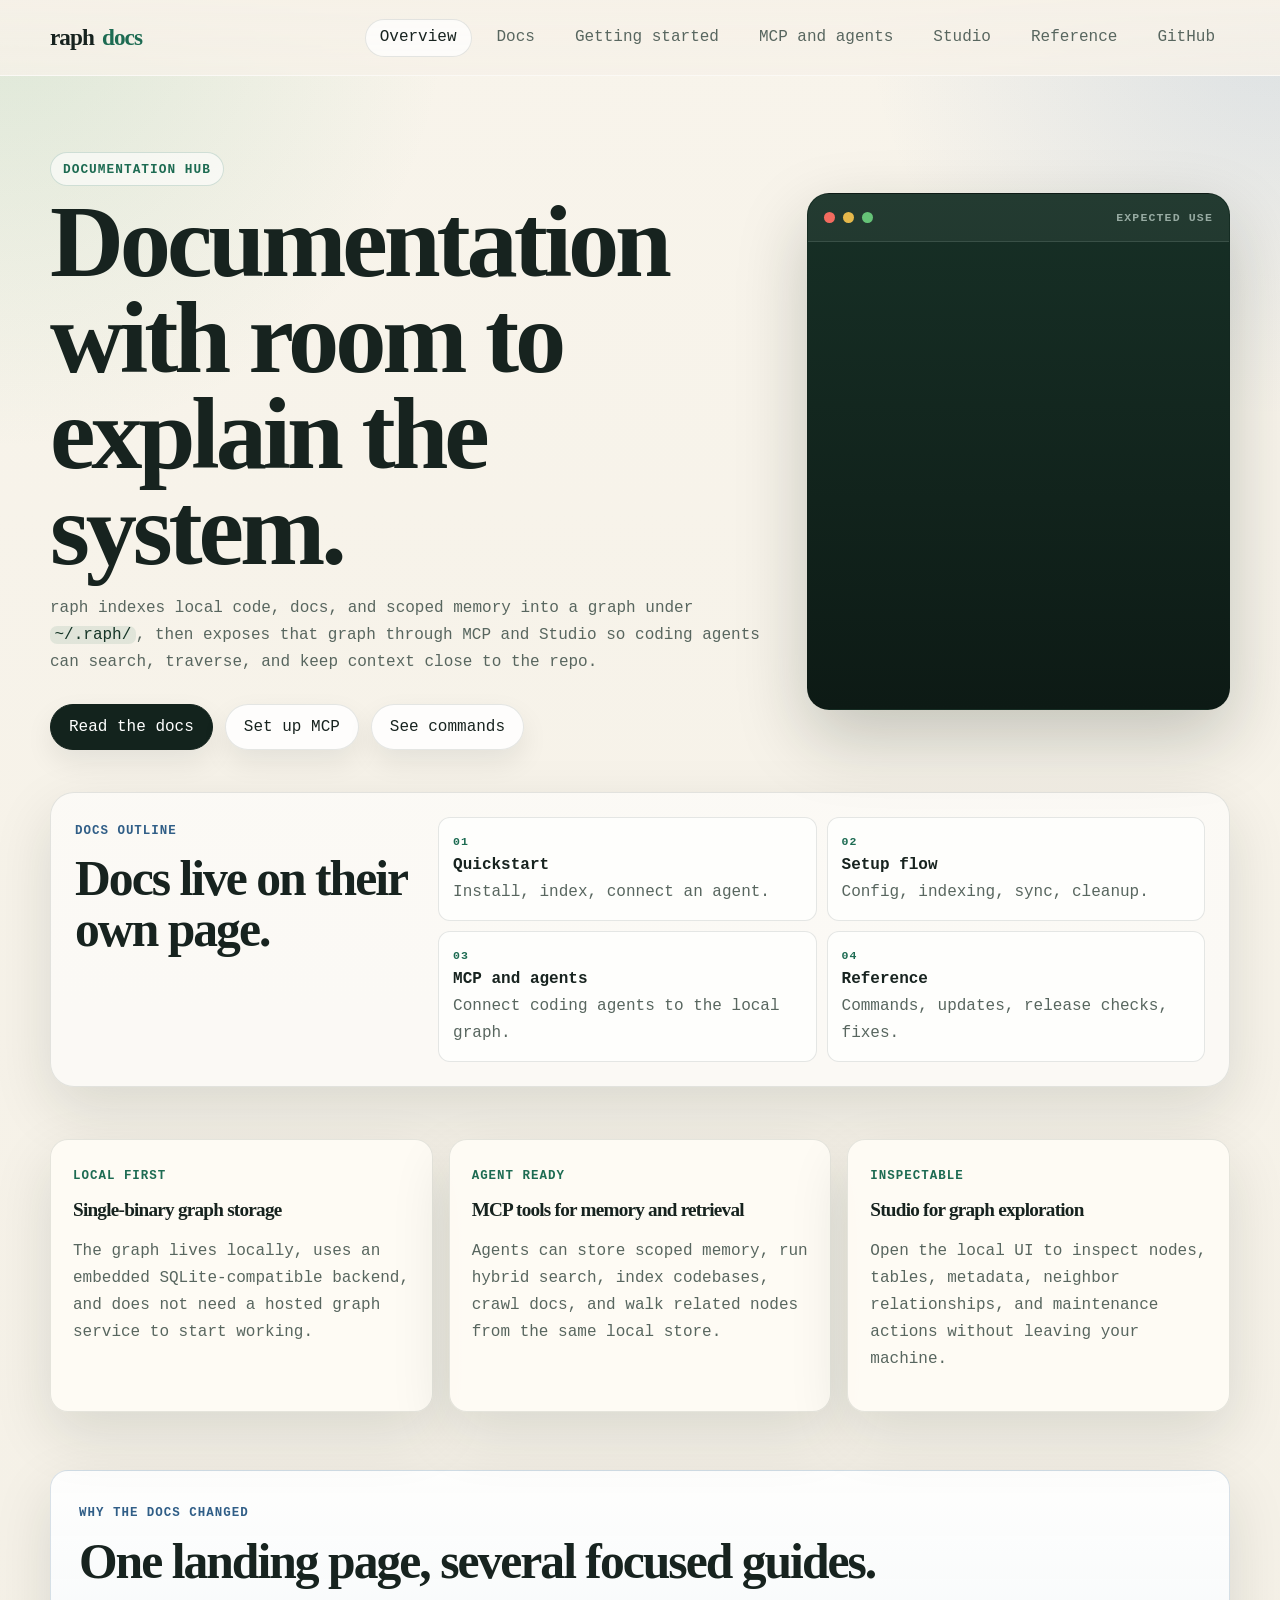
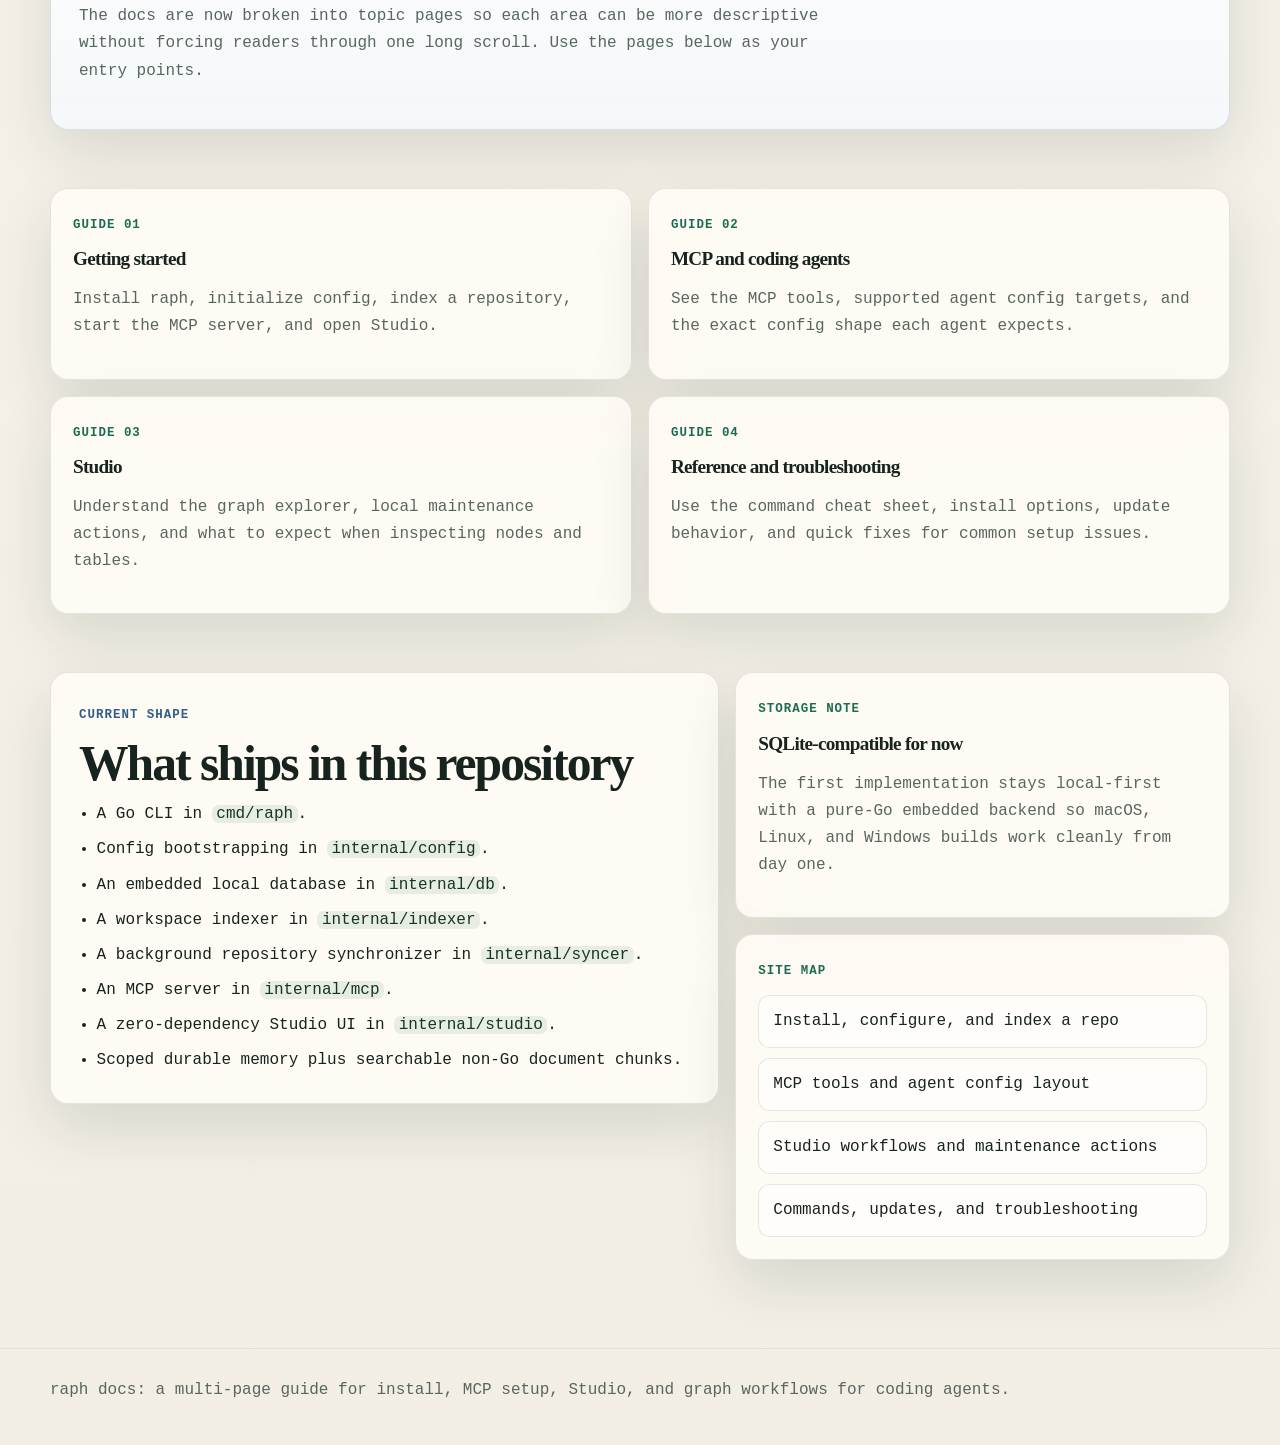
==== commit 5353900d: "docs: add dedicated docs hub" ====
--- a/docs/index.html
+++ b/docs/index.html
@@ -13,6 +13,7 @@
       <a class="brand" href="index.html">raph<span>docs</span></a>
       <nav class="nav-links" aria-label="Primary">
         <a href="index.html" aria-current="page">Overview</a>
+        <a href="docs.html">Docs</a>
         <a href="getting-started.html">Getting started</a>
         <a href="mcp-agents.html">MCP and agents</a>
         <a href="studio.html">Studio</a>
@@ -31,7 +32,7 @@
           raph indexes local code, docs, and scoped memory into a graph under <code>~/.raph/</code>, then exposes that graph through MCP and Studio so coding agents can search, traverse, and keep context close to the repo.
         </p>
         <div class="cta-row">
-          <a class="button primary" href="getting-started.html">Start here</a>
+          <a class="button primary" href="docs.html">Read the docs</a>
           <a class="button" href="mcp-agents.html">Set up MCP</a>
           <a class="button" href="reference.html">See commands</a>
         </div>
@@ -44,26 +45,32 @@
         </div>
         <div class="terminal-window">
           <div class="terminal-line step-one"><span>$</span> raph config init</div>
-          <div class="terminal-out step-two">created ~/.raph/schema.json, ~/.raph/raph.json, ~/.raph/data/</div>
-          <div class="terminal-line step-three"><span>$</span> raph init --path .</div>
-          <div class="terminal-out step-four">indexed code, docs, and notes into the local graph</div>
-          <div class="terminal-line step-five"><span>$</span> raph sync --status</div>
-          <div class="terminal-out step-six">worker running; repository registered</div>
-          <div class="terminal-line step-seven"><span>$</span> raph start</div>
-          <div class="terminal-out step-eight">MCP server ready on stdin/stdout<span class="cursor" aria-hidden="true"></span></div>
+          <div class="terminal-out step-two">created ~/.raph/schema.json and ~/.raph/raph.json</div>
+          <div class="terminal-line step-three"><span>$</span> export OPENROUTER_API_KEY="..."</div>
+          <div class="terminal-line step-four"><span>$</span> raph init --path .</div>
+          <div class="terminal-out step-five">indexed code, docs, and notes into the local graph</div>
+          <div class="terminal-line step-six"><span>$</span> raph agents mcp setup --path .</div>
+          <div class="terminal-out step-seven">project MCP config updated</div>
+          <div class="terminal-line step-eight"><span>$</span> raph sync --path .</div>
+          <div class="terminal-out step-nine">worker started for this repository</div>
+          <div class="terminal-line step-ten"><span>$</span> raph studio --port 4545</div>
+          <div class="terminal-out step-eleven">open http://localhost:4545<span class="cursor" aria-hidden="true"></span></div>
         </div>
       </aside>
     </section>
 
-    <nav class="docs-rail" aria-label="Documentation sections">
-      <a href="getting-started.html#install"><span>01</span> Install</a>
-      <a href="getting-started.html#bootstrap"><span>02</span> Bootstrap</a>
-      <a href="getting-started.html#index"><span>03</span> Index</a>
-      <a href="getting-started.html#sync"><span>04</span> Sync status</a>
-      <a href="mcp-agents.html"><span>05</span> MCP setup</a>
-      <a href="studio.html"><span>06</span> Studio</a>
-      <a href="reference.html"><span>07</span> Release checks</a>
-    </nav>
+    <section class="docs-outline" aria-labelledby="docs-outline-title">
+      <div>
+        <div class="kicker">Docs outline</div>
+        <h2 id="docs-outline-title">Docs live on their own page.</h2>
+      </div>
+      <nav class="outline-links" aria-label="Documentation outline">
+        <a href="docs.html#quickstart"><span>01</span><strong>Quickstart</strong> Install, index, connect an agent.</a>
+        <a href="docs.html#setup"><span>02</span><strong>Setup flow</strong> Config, indexing, sync, cleanup.</a>
+        <a href="docs.html#agents"><span>03</span><strong>MCP and agents</strong> Connect coding agents to the local graph.</a>
+        <a href="docs.html#reference"><span>04</span><strong>Reference</strong> Commands, updates, release checks, fixes.</a>
+      </nav>
+    </section>
 
     <section class="grid three">
       <article class="card">
--- a/docs/styles.css
+++ b/docs/styles.css
@@ -129,6 +129,10 @@
   padding: 76px 0 34px;
 }
 
+.docs-hero {
+  padding-bottom: 54px;
+}
+
 .hero-terminal {
   display: grid;
   grid-template-columns: minmax(0, 1fr) minmax(340px, 0.58fr);
@@ -289,13 +293,16 @@
 }
 
 .step-one { animation-delay: 0s; }
-.step-two { animation-delay: 0.65s; }
-.step-three { animation-delay: 1.45s; }
-.step-four { animation-delay: 2.2s; }
-.step-five { animation-delay: 3s; }
-.step-six { animation-delay: 3.8s; }
-.step-seven { animation-delay: 4.65s; }
-.step-eight { animation-delay: 5.35s; }
+.step-two { animation-delay: 0.55s; }
+.step-three { animation-delay: 1.1s; }
+.step-four { animation-delay: 1.65s; }
+.step-five { animation-delay: 2.2s; }
+.step-six { animation-delay: 2.75s; }
+.step-seven { animation-delay: 3.3s; }
+.step-eight { animation-delay: 3.85s; }
+.step-nine { animation-delay: 4.4s; }
+.step-ten { animation-delay: 4.95s; }
+.step-eleven { animation-delay: 5.5s; }
 
 .cursor {
   display: inline-block;
@@ -432,30 +439,97 @@
   height: 100%;
 }
 
-.docs-rail {
-  display: grid;
-  grid-template-columns: repeat(7, minmax(0, 1fr));
+.docs-outline {
+  display: grid;
+  grid-template-columns: 0.45fr 1fr;
+  gap: 18px;
+  align-items: start;
+  margin: 8px 0 52px;
+  padding: 24px;
+  border: 1px solid var(--line);
+  border-radius: var(--radius-lg);
+  background: rgba(255, 255, 255, 0.56);
+  box-shadow: var(--shadow);
+}
+
+.outline-links {
+  display: grid;
+  grid-template-columns: repeat(2, minmax(0, 1fr));
   gap: 10px;
-  margin: 8px 0 52px;
-}
-
-.docs-rail a {
+}
+
+.outline-links a {
   min-width: 0;
   padding: 14px;
   border: 1px solid var(--line);
   border-radius: var(--radius-sm);
   background: rgba(255, 255, 255, 0.72);
-  color: var(--ink);
-  text-decoration: none;
-  box-shadow: 0 10px 24px rgba(18, 30, 25, 0.07);
-}
-
-.docs-rail span {
+  color: var(--muted);
+  text-decoration: none;
+}
+
+.outline-links span,
+.outline-links strong {
   display: block;
+}
+
+.outline-links span {
   color: var(--accent);
   font-size: 0.72rem;
   font-weight: 700;
   letter-spacing: 0.08em;
+}
+
+.outline-links strong {
+  color: var(--ink);
+}
+
+.docs-layout {
+  display: grid;
+  grid-template-columns: 220px minmax(0, 1fr);
+  gap: 26px;
+  align-items: start;
+}
+
+.docs-hub-layout {
+  grid-template-columns: 240px minmax(0, 1fr);
+}
+
+.docs-content > .section:first-child {
+  margin-top: 0;
+}
+
+.docs-sidebar {
+  position: sticky;
+  top: 96px;
+  display: grid;
+  gap: 6px;
+  padding: 16px;
+  border: 1px solid var(--line);
+  border-radius: var(--radius-md);
+  background: rgba(255, 255, 255, 0.62);
+  box-shadow: 0 14px 34px rgba(18, 30, 25, 0.08);
+}
+
+.sidebar-title {
+  margin-bottom: 6px;
+  color: var(--accent-2);
+  font-size: 0.74rem;
+  font-weight: 700;
+  letter-spacing: 0.1em;
+  text-transform: uppercase;
+}
+
+.docs-sidebar a {
+  padding: 8px 10px;
+  border-radius: 10px;
+  color: var(--muted);
+  text-decoration: none;
+}
+
+.docs-sidebar a:hover {
+  background: var(--accent-soft);
+  color: var(--ink);
 }
 
 .page-links {
@@ -539,9 +613,15 @@
   .grid.three,
   .grid.four,
   .cards-nav,
-  .docs-rail,
+  .docs-outline,
+  .outline-links,
+  .docs-layout,
   .row {
     grid-template-columns: 1fr;
+  }
+
+  .docs-sidebar {
+    position: static;
   }
 
   .site-header .wrap {
